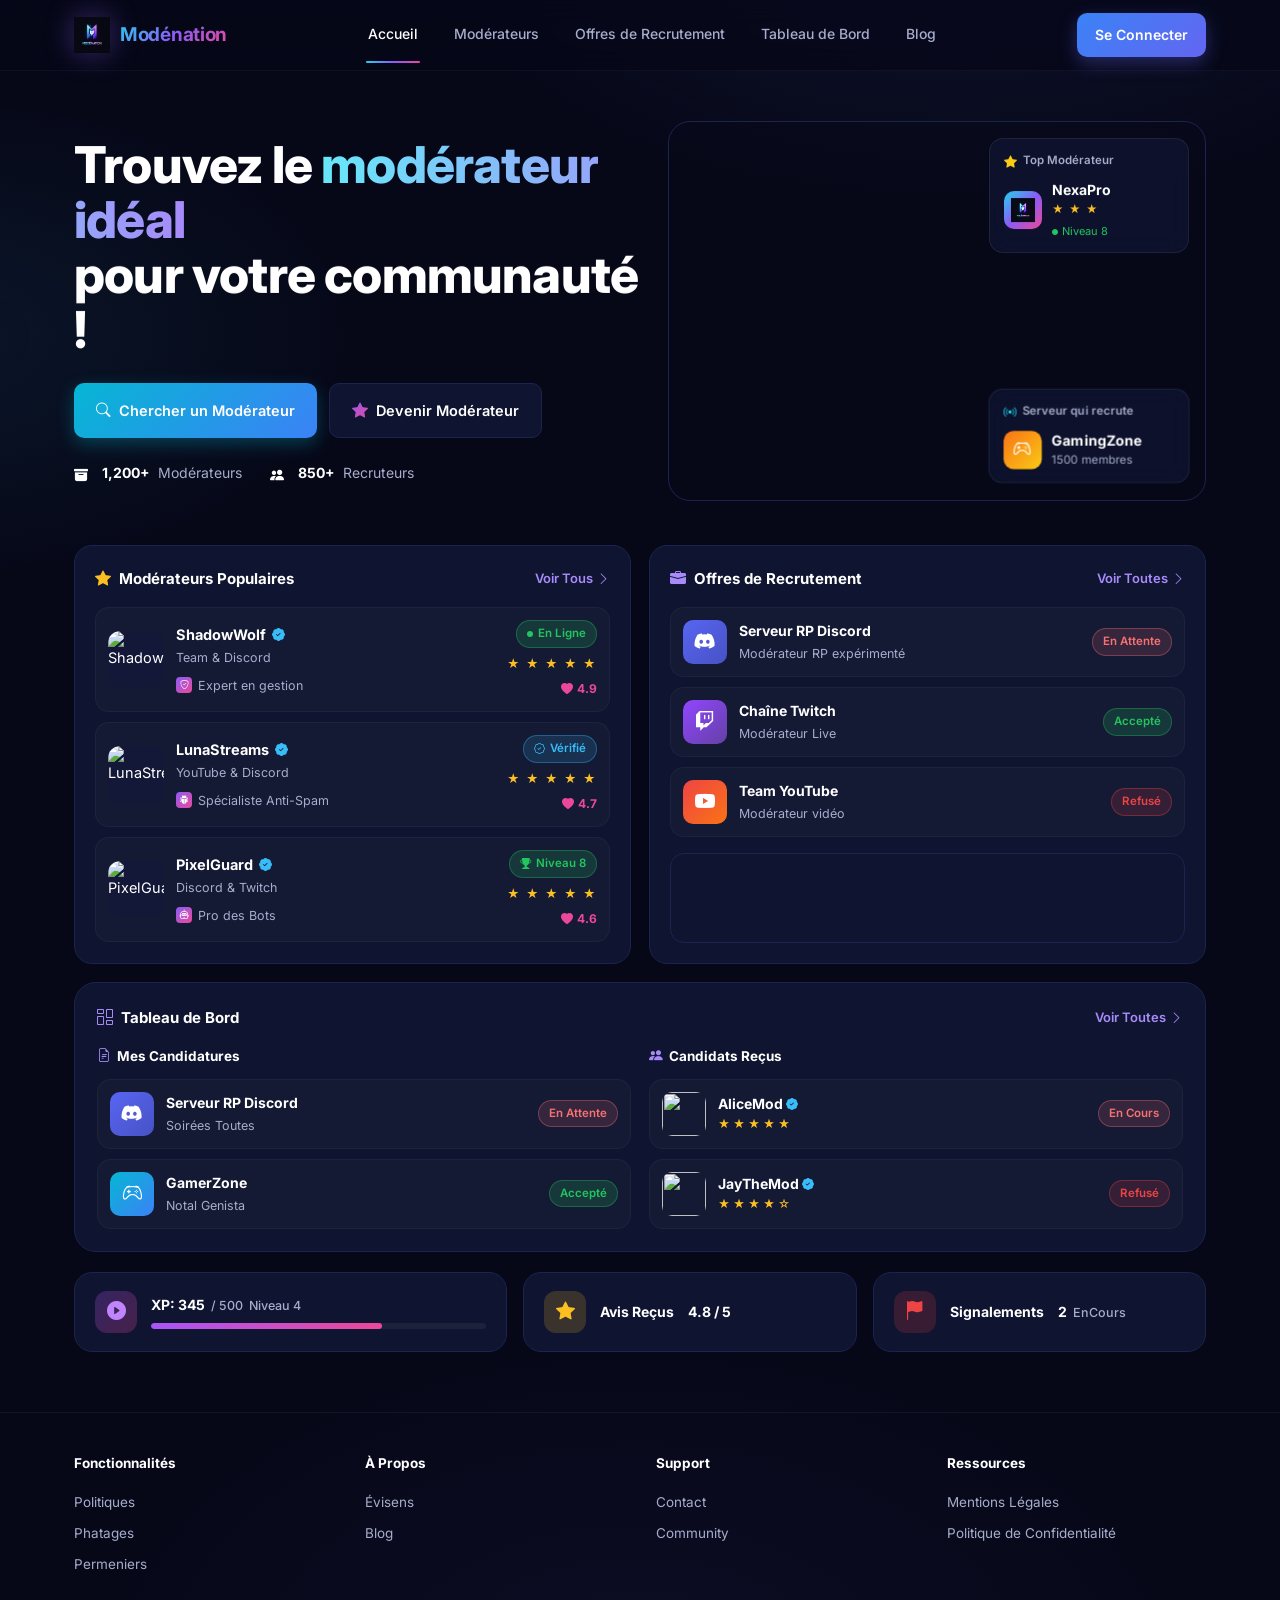
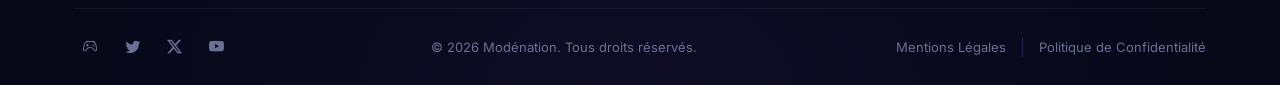
==== index.html @ 9a3b9234 "feat: initial Modénation site — plateforme de recrutement de modérateurs - 11 pages HTML (accueil, m" ====
<!DOCTYPE html>
<html lang="fr">
<head>
<meta charset="UTF-8" />
<meta name="viewport" content="width=device-width, initial-scale=1.0"/>
<title>Modénation — Trouvez le modérateur idéal pour votre communauté</title>
<meta name="description" content="Modénation : la plateforme #1 pour recruter des modérateurs Discord, Twitch et YouTube.">
<link rel="icon" type="image/png" href="assets/images/logo.png">
<link rel="preconnect" href="https://fonts.googleapis.com">
<link rel="preconnect" href="https://fonts.gstatic.com" crossorigin>
<link href="https://fonts.googleapis.com/css2?family=Inter:wght@400;500;600;700;800&display=swap" rel="stylesheet">
<link rel="stylesheet" href="https://cdn.jsdelivr.net/npm/bootstrap-icons@1.11.3/font/bootstrap-icons.css">
<link rel="stylesheet" href="assets/css/style.css">
</head>
<body>

<!-- ============== NAVBAR ============== -->
<header class="navbar">
  <div class="container nav-inner">
    <a href="index.html" class="brand">
      <img src="assets/images/logo.png" alt="Modénation"/>
      <span>Modénation</span>
    </a>
    <nav class="nav-links">
      <a href="index.html" class="active">Accueil</a>
      <a href="moderateurs.html">Modérateurs</a>
      <a href="offres.html">Offres de Recrutement</a>
      <a href="dashboard.html">Tableau de Bord</a>
      <a href="blog.html">Blog</a>
    </nav>
    <a href="login.html" class="btn btn-primary">Se Connecter</a>
  </div>
</header>

<!-- ============== HERO ============== -->
<section class="hero">
  <div class="container hero-grid">
    <div class="hero-text">
      <h1>Trouvez le <span class="ideal">modérateur idéal</span><br>pour votre communauté !</h1>
      <div class="hero-ctas">
        <a href="moderateurs.html" class="btn btn-cyan btn-lg">
          <i class="bi bi-search"></i> Chercher un Modérateur
        </a>
        <a href="login.html?role=mod" class="btn btn-dark btn-lg">
          <span class="star-grad"><i class="bi bi-star-fill"></i></span> Devenir Modérateur
        </a>
      </div>
      <div class="hero-stats">
        <div class="hero-stat">
          <i class="bi bi-archive-fill ic"></i>
          <span><b>1,200+</b> Modérateurs</span>
        </div>
        <div class="hero-stat">
          <i class="bi bi-people-fill ic"></i>
          <span><b>850+</b> Recruteurs</span>
        </div>
      </div>
    </div>

    <div class="hero-visual">
      <!-- Top right: Top Modérateur -->
      <div class="float-card tl">
        <div class="label"><i class="bi bi-star-fill ic" style="color:#facc15"></i> Top Modérateur</div>
        <div class="row">
          <div class="av">
            <img src="assets/images/logo.png" alt="" style="width:24px; height:24px; filter:brightness(1.2);"/>
          </div>
          <div>
            <div class="nm">NexaPro</div>
            <div class="stars-mini">★ ★ ★</div>
            <div class="level-pill"><i class="bi bi-circle-fill" style="font-size:6px;"></i> Niveau 8</div>
          </div>
        </div>
      </div>

      <!-- Bottom right: Serveur qui recrute -->
      <div class="float-card bl">
        <div class="label"><i class="bi bi-broadcast ic" style="color:#22d3ee"></i> Serveur qui recrute</div>
        <div class="row">
          <div class="av" style="background:linear-gradient(135deg,#f97316,#facc15);">
            <i class="bi bi-controller" style="font-size:18px;"></i>
          </div>
          <div>
            <div class="nm">GamingZone</div>
            <div class="meta">1500 membres</div>
          </div>
        </div>
      </div>
    </div>
  </div>
</section>

<!-- ============== MODERATEURS POPULAIRES + OFFRES ============== -->
<section style="margin-top: 14px;">
  <div class="container two-col">

    <!-- Modérateurs Populaires -->
    <div class="card">
      <div class="card-head">
        <h3><i class="bi bi-star-fill ic"></i> Modérateurs Populaires</h3>
        <a href="moderateurs.html" class="link">Voir Tous <i class="bi bi-chevron-right"></i></a>
      </div>

      <a href="profil.html?u=shadowwolf" class="mod-row">
        <img class="mod-avatar" src="https://i.pravatar.cc/160?img=47" alt="ShadowWolf"/>
        <div class="mod-info">
          <div class="mod-name">ShadowWolf <span class="verified"><i class="bi bi-patch-check-fill"></i></span></div>
          <div class="mod-tags">Team &amp; Discord</div>
          <div class="mod-spec"><span class="dot"><i class="bi bi-shield-check"></i></span> Expert en gestion</div>
        </div>
        <div class="mod-meta">
          <span class="badge badge-online"><span class="ondot"></span> En Ligne</span>
          <span class="stars">★ ★ ★ ★ ★</span>
          <span class="heart"><i class="bi bi-heart-fill"></i> 4.9</span>
        </div>
      </a>

      <a href="profil.html?u=lunastreams" class="mod-row">
        <img class="mod-avatar" src="https://i.pravatar.cc/160?img=45" alt="LunaStreams"/>
        <div class="mod-info">
          <div class="mod-name">LunaStreams <span class="verified"><i class="bi bi-patch-check-fill"></i></span></div>
          <div class="mod-tags">YouTube &amp; Discord</div>
          <div class="mod-spec"><span class="dot"><i class="bi bi-bug-fill"></i></span> Spécialiste Anti-Spam</div>
        </div>
        <div class="mod-meta">
          <span class="badge badge-verified"><i class="bi bi-patch-check"></i> Vérifié</span>
          <span class="stars">★ ★ ★ ★ ★</span>
          <span class="heart"><i class="bi bi-heart-fill"></i> 4.7</span>
        </div>
      </a>

      <a href="profil.html?u=pixelguard" class="mod-row">
        <img class="mod-avatar" src="https://i.pravatar.cc/160?img=44" alt="PixelGuard"/>
        <div class="mod-info">
          <div class="mod-name">PixelGuard <span class="verified"><i class="bi bi-patch-check-fill"></i></span></div>
          <div class="mod-tags">Discord &amp; Twitch</div>
          <div class="mod-spec"><span class="dot"><i class="bi bi-robot"></i></span> Pro des Bots</div>
        </div>
        <div class="mod-meta">
          <span class="badge badge-level"><i class="bi bi-trophy-fill"></i> Niveau 8</span>
          <span class="stars">★ ★ ★ ★ ★</span>
          <span class="heart"><i class="bi bi-heart-fill"></i> 4.6</span>
        </div>
      </a>
    </div>

    <!-- Offres de Recrutement -->
    <div class="card">
      <div class="card-head">
        <h3><i class="bi bi-briefcase-fill ic purple"></i> Offres de Recrutement</h3>
        <a href="offres.html" class="link">Voir Toutes <i class="bi bi-chevron-right"></i></a>
      </div>

      <div class="offer-row">
        <div class="offer-icon discord"><i class="bi bi-discord"></i></div>
        <div class="offer-info">
          <div class="title">Serveur RP Discord</div>
          <div class="sub">Modérateur RP expérimenté</div>
        </div>
        <span class="badge badge-pending">En Attente</span>
      </div>

      <div class="offer-row">
        <div class="offer-icon twitch"><i class="bi bi-twitch"></i></div>
        <div class="offer-info">
          <div class="title">Chaîne Twitch</div>
          <div class="sub">Modérateur Live</div>
        </div>
        <span class="badge badge-accepted">Accepté</span>
      </div>

      <div class="offer-row">
        <div class="offer-icon youtube"><i class="bi bi-youtube"></i></div>
        <div class="offer-info">
          <div class="title">Team YouTube</div>
          <div class="sub">Modérateur vidéo</div>
        </div>
        <span class="badge badge-refused">Refusé</span>
      </div>

      <!-- Background visual placeholder area -->
      <div style="margin-top:16px; height: 90px; border-radius: var(--radius-md); overflow:hidden; position: relative;
                  background: linear-gradient(180deg, rgba(15,20,48,.3), rgba(15,20,48,.85)),
                              url('https://images.unsplash.com/photo-1593305841991-05c297ba4575?w=600&q=70') center/cover no-repeat;
                  border: 1px solid var(--card-border);">
      </div>
    </div>
  </div>
</section>

<!-- ============== TABLEAU DE BORD ============== -->
<section style="margin-top: 18px;">
  <div class="container">
    <div class="dashboard-card">
      <div class="card-head">
        <h3><i class="bi bi-columns-gap ic purple"></i> Tableau de Bord</h3>
        <a href="dashboard.html" class="link">Voir Toutes <i class="bi bi-chevron-right"></i></a>
      </div>

      <div class="two-col">
        <!-- Mes Candidatures -->
        <div>
          <div class="dashboard-sub-title">
            <i class="bi bi-file-earmark-text ic"></i> Mes Candidatures
          </div>

          <div class="offer-row">
            <div class="offer-icon discord"><i class="bi bi-discord"></i></div>
            <div class="offer-info">
              <div class="title">Serveur RP Discord</div>
              <div class="sub">Soirées Toutes</div>
            </div>
            <span class="badge badge-pending">En Attente</span>
          </div>

          <div class="offer-row">
            <div class="offer-icon" style="background:linear-gradient(135deg,#06b6d4,#3b82f6);">
              <i class="bi bi-controller"></i>
            </div>
            <div class="offer-info">
              <div class="title">GamerZone</div>
              <div class="sub">Notal Genista</div>
            </div>
            <span class="badge badge-accepted">Accepté</span>
          </div>
        </div>

        <!-- Candidats Reçus -->
        <div>
          <div class="dashboard-sub-title">
            <i class="bi bi-people-fill ic"></i> Candidats Reçus
          </div>

          <div class="offer-row">
            <img src="https://i.pravatar.cc/100?img=32" alt="" style="width:44px; height:44px; border-radius:10px; object-fit:cover;"/>
            <div class="offer-info">
              <div class="title">AliceMod <span class="verified" style="color:var(--info);"><i class="bi bi-patch-check-fill" style="font-size:12px;"></i></span></div>
              <div class="sub" style="color:var(--amber); font-size:11.5px;">★ ★ ★ ★ ★</div>
            </div>
            <span class="badge badge-progress">En Cours</span>
          </div>

          <div class="offer-row">
            <img src="https://i.pravatar.cc/100?img=12" alt="" style="width:44px; height:44px; border-radius:10px; object-fit:cover;"/>
            <div class="offer-info">
              <div class="title">JayTheMod <span class="verified" style="color:var(--info);"><i class="bi bi-patch-check-fill" style="font-size:12px;"></i></span></div>
              <div class="sub" style="color:var(--amber); font-size:11.5px;">★ ★ ★ ★ ☆</div>
            </div>
            <span class="badge badge-refused">Refusé</span>
          </div>
        </div>
      </div>
    </div>

    <!-- Stats strip -->
    <div class="stats-strip">
      <div class="stat-card">
        <div class="ic-wrap xp"><i class="bi bi-play-circle-fill"></i></div>
        <div class="body">
          <div class="label">XP: 345 <span class="muted">/ 500</span> <span class="muted">Niveau 4</span></div>
          <div class="xp-bar"><span style="width:69%"></span></div>
        </div>
      </div>

      <div class="stat-card">
        <div class="ic-wrap star"><i class="bi bi-star-fill"></i></div>
        <div class="body">
          <div class="label">Avis Reçus <span style="margin-left:8px; color:var(--text);">4.8 / 5</span></div>
        </div>
      </div>

      <div class="stat-card">
        <div class="ic-wrap flag"><i class="bi bi-flag-fill"></i></div>
        <div class="body">
          <div class="label">Signalements <span style="margin-left:8px; color:var(--text);">2</span> <span class="muted">EnCours</span></div>
        </div>
      </div>
    </div>
  </div>
</section>

<!-- ============== FOOTER ============== -->
<footer>
  <div class="container">
    <div class="footer-grid">
      <div class="footer-col">
        <h4>Fonctionnalités</h4>
        <a href="moderateurs.html">Politiques</a>
        <a href="moderateurs.html">Phatages</a>
        <a href="dashboard.html">Permeniers</a>
      </div>
      <div class="footer-col">
        <h4>À Propos</h4>
        <a href="apropos.html">Évisens</a>
        <a href="blog.html">Blog</a>
      </div>
      <div class="footer-col">
        <h4>Support</h4>
        <a href="contact.html">Contact</a>
        <a href="contact.html#community">Community</a>
      </div>
      <div class="footer-col">
        <h4>Ressources</h4>
        <a href="mentions.html">Mentions Légales</a>
        <a href="mentions.html#confidentialite">Politique de Confidentialité</a>
      </div>
    </div>

    <div class="footer-bottom">
      <div class="footer-socials">
        <a href="#"><i class="bi bi-controller"></i></a>
        <a href="#"><i class="bi bi-twitter"></i></a>
        <a href="#"><i class="bi bi-twitter-x"></i></a>
        <a href="#"><i class="bi bi-youtube"></i></a>
      </div>
      <div>© 2026 Modénation. Tous droits réservés.</div>
      <div class="footer-bottom-links">
        <a href="mentions.html">Mentions Légales</a>
        <a href="mentions.html#confidentialite">Politique de Confidentialité</a>
      </div>
    </div>
  </div>
</footer>

<script src="https://cdn.jsdelivr.net/npm/gsap@3.12.5/dist/gsap.min.js"></script>
<script src="https://cdn.jsdelivr.net/npm/gsap@3.12.5/dist/ScrollTrigger.min.js"></script>
<script src="assets/js/main.js"></script>
<script src="assets/js/animations.js"></script>
</body>
</html>
---- assets/css/style.css ----
/* =========================================================
   MODÉNATION — Design System v2 (refonte fidèle au screen)
   ========================================================= */
:root {
  /* Background palette — very deep navy-black */
  --bg-0: #060818;
  --bg-1: #0a0e22;
  --bg-2: #0f1430;
  --bg-3: #141a3d;

  /* Card surfaces */
  --card-bg: #0f1430;
  --card-bg-2: #131838;
  --card-border: #1d2350;
  --card-border-hi: #2a3168;

  /* Text */
  --text: #ffffff;
  --text-dim: #a7adcc;
  --text-mute: #6b7196;

  /* Brand */
  --blue: #2563eb;
  --blue-2: #3b82f6;
  --cyan: #22d3ee;
  --purple: #8b5cf6;
  --pink: #ec4899;
  --grad-cyan-blue: linear-gradient(135deg, #22d3ee 0%, #3b82f6 50%, #6366f1 100%);
  --grad-purple-pink: linear-gradient(135deg, #8b5cf6, #ec4899);
  --grad-logo: linear-gradient(135deg, #22d3ee 0%, #8b5cf6 50%, #ec4899 100%);

  /* Status colors (from screen) */
  --green: #22c55e;
  --green-bg: rgba(34, 197, 94, .18);
  --green-bd: rgba(34, 197, 94, .35);

  --red: #ef4444;
  --red-bg: rgba(239, 68, 68, .15);
  --red-bd: rgba(239, 68, 68, .35);

  --coral: #f87171;
  --coral-bg: rgba(248, 113, 113, .15);
  --coral-bd: rgba(248, 113, 113, .35);

  --amber: #fbbf24;
  --amber-bg: rgba(251, 191, 36, .15);
  --amber-bd: rgba(251, 191, 36, .35);

  --info: #38bdf8;
  --info-bg: rgba(56, 189, 248, .15);
  --info-bd: rgba(56, 189, 248, .35);

  /* Spacing scale */
  --s-1: 4px; --s-2: 8px; --s-3: 12px; --s-4: 16px;
  --s-5: 20px; --s-6: 24px; --s-7: 32px; --s-8: 40px; --s-9: 56px;

  --radius-xs: 6px;
  --radius-sm: 10px;
  --radius-md: 14px;
  --radius-lg: 18px;
  --radius-xl: 22px;
  --radius-2xl: 28px;

  /* Fluid typography (modern-web-design pattern) */
  --fs-xs: clamp(0.75rem, 0.7rem + 0.25vw, 0.875rem);
  --fs-sm: clamp(0.8125rem, 0.78rem + 0.2vw, 0.9375rem);
  --fs-base: clamp(0.875rem, 0.85rem + 0.2vw, 1rem);
  --fs-md: clamp(1rem, 0.95rem + 0.3vw, 1.125rem);
  --fs-lg: clamp(1.25rem, 1.1rem + 0.75vw, 1.5rem);
  --fs-xl: clamp(1.5rem, 1.3rem + 1vw, 2rem);
  --fs-2xl: clamp(2rem, 1.6rem + 2vw, 2.75rem);
  --fs-hero: clamp(2.5rem, 2rem + 3vw, 3.5rem);

  /* Motion tokens */
  --d-fast: 150ms;
  --d-normal: 250ms;
  --d-slow: 400ms;
  --ease-out: cubic-bezier(0.16, 1, 0.3, 1);
  --ease-spring: cubic-bezier(0.34, 1.56, 0.64, 1);

  /* Elevation */
  --elev-1: 0 2px 8px rgba(0,0,0,.2);
  --elev-2: 0 8px 24px rgba(0,0,0,.3);
  --elev-3: 0 16px 48px rgba(0,0,0,.4);
  --glow-purple: 0 0 30px rgba(139,92,246,.25);
  --glow-cyan: 0 0 30px rgba(34,211,238,.25);
}

* { box-sizing: border-box; margin: 0; padding: 0; }

html, body {
  background: var(--bg-0);
  background-image:
    radial-gradient(900px 500px at 75% -5%, rgba(99, 102, 241, .10), transparent 60%),
    radial-gradient(700px 400px at -5% 20%, rgba(56, 189, 248, .08), transparent 60%),
    radial-gradient(800px 500px at 50% 100%, rgba(139, 92, 246, .06), transparent 70%);
  color: var(--text);
  font-family: 'Inter', 'Segoe UI', system-ui, -apple-system, sans-serif;
  font-size: 14.5px;
  line-height: 1.55;
  min-height: 100vh;
  -webkit-font-smoothing: antialiased;
}

a { color: inherit; text-decoration: none; }
img { max-width: 100%; display: block; }
button { font-family: inherit; cursor: pointer; border: none; background: none; color: inherit; }
input, select, textarea { font-family: inherit; }

.container { max-width: 1180px; margin: 0 auto; padding: 0 24px; }

/* =========================================================
   NAVBAR
   ========================================================= */
.navbar {
  position: sticky; top: 0; z-index: 50;
  background: rgba(6, 8, 24, .72);
  backdrop-filter: blur(14px);
  -webkit-backdrop-filter: blur(14px);
  border-bottom: 1px solid rgba(255,255,255,.04);
}
.nav-inner {
  display: flex; align-items: center; justify-content: space-between;
  height: 70px;
}
.brand {
  display: flex; align-items: center; gap: 10px;
  font-weight: 700; font-size: 19px;
  letter-spacing: -0.3px;
}
.brand img {
  width: 36px; height: 36px;
  filter: drop-shadow(0 0 14px rgba(139, 92, 246, .4));
}
.brand span {
  background: var(--grad-logo);
  -webkit-background-clip: text;
  background-clip: text;
  color: transparent;
}

.nav-links { display: flex; align-items: center; gap: 32px; }
.nav-links a {
  color: var(--text-dim);
  font-size: 14px; font-weight: 500;
  position: relative;
  padding: 6px 2px;
  transition: color .2s;
}
.nav-links a:hover { color: var(--text); }
.nav-links a.active { color: var(--text); }
.nav-links a.active::after {
  content: '';
  position: absolute; left: 0; right: 0; bottom: -10px;
  height: 2px; border-radius: 2px;
  background: var(--grad-logo);
}

/* =========================================================
   BUTTONS
   ========================================================= */
.btn {
  display: inline-flex; align-items: center; justify-content: center; gap: 8px;
  padding: 11px 18px; border-radius: var(--radius-sm);
  font-size: 14px; font-weight: 600;
  white-space: nowrap;
  transition: transform .15s, box-shadow .2s, background .2s, border-color .2s;
}
.btn:hover { transform: translateY(-1px); }

/* Primary cyan-blue button (Chercher un Modérateur, Se Connecter) */
.btn-primary {
  background: linear-gradient(135deg, #3b82f6, #6366f1);
  color: #fff;
  box-shadow: 0 6px 18px rgba(99,102,241,.35);
}
.btn-primary:hover { box-shadow: 0 10px 24px rgba(99,102,241,.45); }

/* "Chercher un Modérateur" big cyan blue button */
.btn-cyan {
  background: linear-gradient(135deg, #06b6d4 0%, #3b82f6 100%);
  color: #fff;
  box-shadow: 0 6px 18px rgba(6,182,212,.30);
}
.btn-cyan:hover { box-shadow: 0 10px 24px rgba(59,130,246,.40); }

/* "Devenir Modérateur" — dark navy with purple star */
.btn-dark {
  background: var(--card-bg);
  color: var(--text);
  border: 1px solid var(--card-border);
}
.btn-dark:hover { background: var(--card-bg-2); border-color: var(--card-border-hi); }
.btn-dark .star-grad {
  background: var(--grad-purple-pink);
  -webkit-background-clip: text;
  background-clip: text;
  color: transparent;
  font-size: 16px;
}

.btn-secondary {
  background: rgba(255,255,255,.04);
  color: var(--text);
  border: 1px solid var(--card-border);
}
.btn-secondary:hover { background: rgba(255,255,255,.07); border-color: var(--card-border-hi); }

.btn-ghost { background: transparent; color: var(--text-dim); }
.btn-ghost:hover { color: var(--text); }

.btn-lg { padding: 14px 22px; font-size: 14.5px; }
.btn-block { width: 100%; }

.btn-danger {
  background: var(--red-bg);
  color: var(--red);
  border: 1px solid var(--red-bd);
}

/* =========================================================
   HERO
   ========================================================= */
.hero {
  position: relative;
  padding: 50px 0 30px;
}
.hero-grid {
  display: grid;
  grid-template-columns: 1.05fr 1fr;
  gap: 30px;
  align-items: center;
}
.hero-text h1 {
  font-size: var(--fs-hero);
  font-weight: 800;
  line-height: 1.08;
  letter-spacing: -0.8px;
  color: var(--text);
}
/* Animation helper: each line of h1 is wrapped in this span for slide-in */
.anim-line {
  display: block;
  overflow: hidden;
}
.anim-line-inner {
  display: inline-block;
  will-change: transform, opacity;
}
.hero-text h1 .ideal {
  background: linear-gradient(90deg, #67e8f9 0%, #a78bfa 100%);
  -webkit-background-clip: text;
  background-clip: text;
  color: transparent;
}
.hero-ctas { display: flex; gap: 12px; margin-top: 26px; flex-wrap: wrap; }

.hero-stats {
  display: flex; gap: 28px;
  margin-top: 24px;
}
.hero-stat {
  display: flex; align-items: center; gap: 10px;
  color: var(--text-dim);
  font-size: 14px;
}
.hero-stat .ic {
  width: 18px; height: 18px;
  color: var(--text);
}
.hero-stat b { color: var(--text); font-weight: 700; margin-right: 4px; }

/* Hero visual block */
.hero-visual {
  position: relative;
  height: 380px;
  border-radius: var(--radius-xl);
  overflow: hidden;
  background:
    linear-gradient(180deg, rgba(6,8,24,.35) 0%, rgba(6,8,24,.65) 100%),
    url('https://images.unsplash.com/photo-1542751371-adc38448a05e?w=900&q=80') center/cover no-repeat;
  border: 1px solid var(--card-border);
}

/* Floating cards over hero */
.float-card {
  position: absolute;
  background: rgba(15, 20, 48, .82);
  backdrop-filter: blur(12px);
  -webkit-backdrop-filter: blur(12px);
  border: 1px solid rgba(255,255,255,.08);
  border-radius: var(--radius-md);
  padding: 12px 14px;
  min-width: 200px;
}
.float-card .label {
  display: flex; align-items: center; gap: 6px;
  font-size: 11.5px;
  color: var(--text-dim);
  margin-bottom: 8px;
  font-weight: 600;
}
.float-card .label .ic { font-size: 13px; }
.float-card .row { display: flex; align-items: center; gap: 10px; }
.float-card .av {
  width: 38px; height: 38px;
  border-radius: 10px;
  display: grid; place-items: center;
  background: var(--grad-logo);
  font-weight: 800; color: #fff;
}
.float-card .nm { font-weight: 700; font-size: 14px; }
.float-card .meta { font-size: 11.5px; color: var(--text-dim); }
.float-card.tl { top: 16px; right: 16px; }
.float-card.bl { bottom: 16px; right: 16px; }
.float-card .stars-mini { color: var(--amber); font-size: 11px; letter-spacing: 1px; }
.float-card .level-pill {
  display: inline-flex; align-items: center; gap: 4px;
  font-size: 11px; color: var(--green);
}

/* =========================================================
   GENERIC CARD
   ========================================================= */
.card {
  background: var(--card-bg);
  border: 1px solid var(--card-border);
  border-radius: var(--radius-lg);
  padding: 20px;
}
.card-head {
  display: flex; align-items: center; justify-content: space-between;
  margin-bottom: 16px;
}
.card-head h3 {
  display: flex; align-items: center; gap: 8px;
  font-size: 15px;
  font-weight: 700;
  color: var(--text);
}
.card-head h3 .ic {
  color: var(--amber);
  font-size: 16px;
}
.card-head h3 .ic.purple { color: #a78bfa; }
.card-head .link {
  color: #a78bfa;
  font-size: 13px;
  font-weight: 600;
  display: inline-flex; align-items: center; gap: 4px;
}
.card-head .link:hover { color: #fff; }

/* Two-column grid */
.two-col {
  display: grid;
  grid-template-columns: 1fr 1fr;
  gap: 18px;
}

/* =========================================================
   MODERATOR ROW (Modérateurs Populaires)
   ========================================================= */
.mod-row {
  display: grid;
  grid-template-columns: 56px 1fr auto;
  gap: 12px;
  align-items: center;
  padding: 12px;
  background: rgba(255,255,255,.025);
  border: 1px solid rgba(255,255,255,.04);
  border-radius: var(--radius-md);
  margin-bottom: 10px;
  transition: border-color .2s, background .2s;
}
.mod-row:hover {
  border-color: var(--card-border-hi);
  background: rgba(255,255,255,.04);
}
.mod-row:last-child { margin-bottom: 0; }
.mod-avatar {
  width: 56px; height: 56px;
  border-radius: 12px;
  object-fit: cover;
  background: var(--card-bg-2);
}
.mod-info { min-width: 0; }
.mod-name {
  display: flex; align-items: center; gap: 6px;
  font-weight: 700; font-size: 14.5px;
}
.mod-name .verified { color: var(--info); font-size: 13px; }
.mod-tags { font-size: 12.5px; color: var(--text-dim); margin-top: 2px; }
.mod-spec {
  display: flex; align-items: center; gap: 6px;
  margin-top: 8px;
  font-size: 12.5px;
  color: var(--text-dim);
}
.mod-spec .dot {
  width: 16px; height: 16px; border-radius: 4px;
  background: var(--grad-purple-pink);
  display: inline-grid; place-items: center;
  font-size: 9px; color: #fff;
}
.mod-meta {
  display: flex; flex-direction: column; align-items: flex-end; gap: 7px;
}
.mod-meta .stars {
  color: var(--amber);
  font-size: 12px;
  letter-spacing: 1.5px;
}
.mod-meta .heart {
  display: inline-flex; align-items: center; gap: 4px;
  font-size: 12px;
  font-weight: 700;
  color: var(--pink);
}

/* =========================================================
   BADGE PILLS
   ========================================================= */
.badge {
  display: inline-flex; align-items: center; gap: 5px;
  padding: 4px 10px;
  border-radius: 999px;
  font-size: 11.5px;
  font-weight: 600;
  white-space: nowrap;
  border: 1px solid transparent;
}
.badge i { font-size: 11px; }
.badge-online   { background: var(--green-bg); color: var(--green); border-color: var(--green-bd); }
.badge-verified { background: rgba(56,189,248,.15); color: var(--info); border-color: rgba(56,189,248,.35); }
.badge-level    { background: var(--green-bg); color: var(--green); border-color: var(--green-bd); }
.badge-pending  { background: var(--coral-bg); color: var(--coral); border-color: var(--coral-bd); }
.badge-accepted { background: var(--green-bg); color: var(--green); border-color: var(--green-bd); }
.badge-refused  { background: var(--red-bg); color: var(--red); border-color: var(--red-bd); }
.badge-progress { background: var(--coral-bg); color: var(--coral); border-color: var(--coral-bd); }
.badge-info     { background: var(--info-bg); color: var(--info); border-color: var(--info-bd); }
.badge .ondot { width: 6px; height: 6px; border-radius: 50%; background: currentColor; }

/* =========================================================
   OFFER ROW (Offres de Recrutement)
   ========================================================= */
.offer-row {
  display: grid;
  grid-template-columns: 44px 1fr auto;
  gap: 12px;
  align-items: center;
  padding: 12px;
  background: rgba(255,255,255,.025);
  border: 1px solid rgba(255,255,255,.04);
  border-radius: var(--radius-md);
  margin-bottom: 10px;
  transition: border-color .2s, background .2s;
}
.offer-row:hover { border-color: var(--card-border-hi); background: rgba(255,255,255,.04); }
.offer-row:last-child { margin-bottom: 0; }
.offer-icon {
  width: 44px; height: 44px;
  border-radius: 10px;
  display: grid; place-items: center;
  font-size: 20px;
  color: #fff;
}
.offer-icon.discord { background: linear-gradient(135deg, #5865F2, #4752c4); }
.offer-icon.twitch  { background: linear-gradient(135deg, #9146FF, #6441a5); }
.offer-icon.youtube { background: linear-gradient(135deg, #ef4444, #f97316); }
.offer-icon.gaming  { background: linear-gradient(135deg, #f97316, #facc15); }
.offer-info .title { font-weight: 700; font-size: 14px; }
.offer-info .sub { font-size: 12.5px; color: var(--text-dim); margin-top: 2px; }

/* =========================================================
   DASHBOARD
   ========================================================= */
.dashboard-card {
  background: var(--card-bg);
  border: 1px solid var(--card-border);
  border-radius: var(--radius-xl);
  padding: 22px;
}
.dashboard-sub-title {
  display: flex; align-items: center; gap: 6px;
  font-size: 13.5px;
  font-weight: 700;
  color: var(--text);
  margin-bottom: 12px;
}
.dashboard-sub-title .ic { color: #a78bfa; }

/* Stats strip */
.stats-strip {
  display: grid;
  grid-template-columns: 1.3fr 1fr 1fr;
  gap: 16px;
  margin-top: 20px;
}
.stat-card {
  display: flex; align-items: center; gap: 14px;
  padding: 18px 20px;
  background: var(--card-bg);
  border: 1px solid var(--card-border);
  border-radius: var(--radius-lg);
}
.stat-card .ic-wrap {
  width: 42px; height: 42px;
  border-radius: 12px;
  display: grid; place-items: center;
  font-size: 19px;
  flex-shrink: 0;
}
.stat-card .ic-wrap.xp { background: linear-gradient(135deg, rgba(168,85,247,.25), rgba(236,72,153,.25)); color: #c084fc; }
.stat-card .ic-wrap.star { background: rgba(251,191,36,.18); color: var(--amber); }
.stat-card .ic-wrap.flag { background: rgba(239,68,68,.18); color: var(--red); }
.stat-card .body { flex: 1; min-width: 0; }
.stat-card .label {
  font-weight: 700; font-size: 14px;
  display: flex; align-items: baseline; gap: 6px;
}
.stat-card .label .muted { color: var(--text-dim); font-weight: 500; font-size: 12.5px; }
.xp-bar {
  height: 6px;
  background: rgba(255,255,255,.06);
  border-radius: 99px;
  margin-top: 8px;
  overflow: hidden;
}
.xp-bar > span {
  display: block; height: 100%;
  background: linear-gradient(90deg, #a855f7, #ec4899);
  border-radius: 99px;
}

/* =========================================================
   FOOTER
   ========================================================= */
footer {
  margin-top: 60px;
  padding-top: 40px;
  border-top: 1px solid rgba(255,255,255,.05);
}
.footer-grid {
  display: grid;
  grid-template-columns: repeat(4, 1fr);
  gap: 32px;
  padding-bottom: 28px;
}
.footer-col h4 {
  font-size: 13.5px;
  font-weight: 700;
  color: var(--text);
  margin-bottom: 14px;
}
.footer-col a {
  display: block;
  padding: 5px 0;
  color: var(--text-dim);
  font-size: 13.5px;
  transition: color .15s;
}
.footer-col a:hover { color: var(--text); }
.footer-bottom {
  display: flex; align-items: center; justify-content: space-between;
  padding: 20px 0;
  border-top: 1px solid rgba(255,255,255,.05);
  font-size: 13px;
  color: var(--text-mute);
}
.footer-socials { display: flex; gap: 10px; }
.footer-socials a {
  width: 32px; height: 32px;
  display: grid; place-items: center;
  color: var(--text-mute);
  font-size: 15px;
  border-radius: 8px;
  transition: color .2s, background .2s;
}
.footer-socials a:hover { color: #fff; background: rgba(255,255,255,.05); }
.footer-bottom-links { display: flex; gap: 16px; }
.footer-bottom-links a { color: var(--text-mute); }
.footer-bottom-links a:hover { color: var(--text); }
.footer-bottom-links a + a { border-left: 1px solid var(--card-border); padding-left: 16px; }

/* =========================================================
   PAGE HEAD (sub-pages)
   ========================================================= */
.page-head { padding: 36px 0 22px; }
.page-head h1 {
  font-size: 30px;
  font-weight: 800;
  letter-spacing: -0.4px;
}
.page-head h1 .accent {
  background: linear-gradient(90deg, #67e8f9, #a78bfa);
  -webkit-background-clip: text; background-clip: text; color: transparent;
}
.page-head .sub { color: var(--text-dim); margin-top: 6px; }

/* =========================================================
   FORMS
   ========================================================= */
.form-group { margin-bottom: 14px; }
.form-group label {
  display: block; font-size: 12.5px; font-weight: 600;
  color: var(--text-dim); margin-bottom: 6px;
}
.input, .select, .textarea {
  width: 100%;
  padding: 11px 14px;
  background: var(--bg-1);
  border: 1px solid var(--card-border);
  border-radius: var(--radius-sm);
  color: var(--text);
  font-size: 14px;
  transition: border-color .2s, box-shadow .2s;
}
.input:focus, .select:focus, .textarea:focus {
  outline: none;
  border-color: #6366f1;
  box-shadow: 0 0 0 3px rgba(99,102,241,.18);
}
.textarea { resize: vertical; min-height: 100px; }

.search-bar {
  display: flex; align-items: center; gap: 10px;
  background: var(--bg-1);
  border: 1px solid var(--card-border);
  border-radius: 999px;
  padding: 8px 14px;
  margin-bottom: 18px;
}
.search-bar input {
  flex: 1; background: none; border: none;
  color: var(--text); outline: none; font-size: 14px;
}
.search-bar .ic { color: var(--text-dim); }

.filters { display: flex; gap: 8px; flex-wrap: wrap; margin-bottom: 20px; }
.chip {
  padding: 7px 14px;
  border-radius: 999px;
  background: var(--card-bg);
  border: 1px solid var(--card-border);
  color: var(--text-dim);
  font-size: 13px;
  cursor: pointer;
  transition: all .15s;
}
.chip:hover { color: var(--text); border-color: var(--card-border-hi); }
.chip.active {
  background: linear-gradient(135deg, rgba(99,102,241,.25), rgba(139,92,246,.25));
  color: #fff;
  border-color: rgba(139,92,246,.5);
}

/* =========================================================
   MODAL
   ========================================================= */
.modal-overlay {
  position: fixed; inset: 0;
  background: rgba(0,0,0,.72);
  backdrop-filter: blur(8px);
  display: none; align-items: center; justify-content: center;
  z-index: 100; padding: 20px;
}
.modal-overlay.show { display: flex; }
.modal {
  width: 100%; max-width: 480px;
  background: var(--card-bg);
  border: 1px solid var(--card-border);
  border-radius: var(--radius-xl);
  padding: 26px;
  animation: modalIn .25s ease;
}
@keyframes modalIn {
  from { opacity: 0; transform: translateY(20px); }
  to { opacity: 1; transform: translateY(0); }
}
.modal h3 { font-size: 19px; margin-bottom: 6px; }
.modal .sub { color: var(--text-dim); margin-bottom: 18px; font-size: 13.5px; }
.modal-actions { display: flex; gap: 10px; justify-content: flex-end; margin-top: 16px; }

/* =========================================================
   PROFILE PAGE
   ========================================================= */
.profile-hero {
  display: grid;
  grid-template-columns: 140px 1fr auto;
  gap: 24px;
  align-items: center;
  padding: 26px;
}
.profile-hero .big-avatar {
  width: 140px; height: 140px;
  border-radius: 22px;
  object-fit: cover;
  box-shadow: 0 0 30px rgba(139, 92, 246, .25);
}
.profile-stats {
  display: grid;
  grid-template-columns: repeat(4, 1fr);
  gap: 12px;
  margin-top: 16px;
}
.profile-stat {
  padding: 14px; text-align: center;
  background: var(--bg-1);
  border: 1px solid var(--card-border);
  border-radius: var(--radius-md);
}
.profile-stat .val {
  font-size: 22px; font-weight: 800;
  background: var(--grad-logo);
  -webkit-background-clip: text; background-clip: text; color: transparent;
}
.profile-stat .lbl { color: var(--text-dim); font-size: 12px; margin-top: 4px; }

/* =========================================================
   AUTH
   ========================================================= */
.auth-wrap { min-height: 78vh; display: grid; place-items: center; padding: 40px 0; }
.auth-card { width: 100%; max-width: 440px; padding: 32px; }
.auth-card h2 { font-size: 22px; margin-bottom: 6px; }
.auth-card .sub { color: var(--text-dim); margin-bottom: 20px; font-size: 13.5px; }
.auth-tabs {
  display: flex;
  background: var(--bg-1);
  border: 1px solid var(--card-border);
  border-radius: 10px;
  padding: 4px;
  margin-bottom: 22px;
}
.auth-tabs button {
  flex: 1; padding: 9px;
  border-radius: 7px;
  font-size: 13px; font-weight: 600;
  color: var(--text-dim);
}
.auth-tabs button.active {
  background: linear-gradient(135deg, #3b82f6, #6366f1);
  color: #fff;
}

/* =========================================================
   BLOG
   ========================================================= */
.blog-grid { display: grid; grid-template-columns: repeat(3, 1fr); gap: 20px; }
.blog-card { overflow: hidden; padding: 0; }
.blog-thumb {
  height: 170px;
  display: grid; place-items: center;
  color: #fff; font-size: 38px;
}
.blog-thumb.a { background: linear-gradient(135deg, #06b6d4, #3b82f6); }
.blog-thumb.b { background: linear-gradient(135deg, #ec4899, #a855f7); }
.blog-thumb.c { background: linear-gradient(135deg, #10b981, #06b6d4); }
.blog-thumb.d { background: linear-gradient(135deg, #f59e0b, #ef4444); }
.blog-thumb.e { background: linear-gradient(135deg, #6366f1, #8b5cf6); }
.blog-thumb.f { background: linear-gradient(135deg, #8b5cf6, #ec4899); }
.blog-body { padding: 16px; }
.blog-tag {
  font-size: 11px; font-weight: 700;
  color: #c084fc;
  text-transform: uppercase; letter-spacing: .8px;
}
.blog-title {
  font-size: 16px; font-weight: 700;
  margin: 7px 0; line-height: 1.3;
}
.blog-meta {
  color: var(--text-dim); font-size: 12.5px;
  display: flex; gap: 14px; margin-top: 10px;
}

/* =========================================================
   UTILS
   ========================================================= */
.text-dim { color: var(--text-dim); }
.text-mute { color: var(--text-mute); }
.center { text-align: center; }
.hidden { display: none !important; }
.mt-10 { margin-top: 10px; } .mt-14 { margin-top: 14px; }
.mt-20 { margin-top: 20px; } .mt-30 { margin-top: 30px; }
.mb-20 { margin-bottom: 20px; }

/* =========================================================
   LEGACY COMPAT (pour les sous-pages existantes)
   ========================================================= */
.candidature-row, .candidat-row {
  display: grid; grid-template-columns: 44px 1fr auto; gap: 12px;
  align-items: center; padding: 12px;
  background: rgba(255,255,255,.025);
  border: 1px solid rgba(255,255,255,.04);
  border-radius: var(--radius-md); margin-bottom: 10px;
}
.candidature-icon, .candidat-avatar {
  width: 44px; height: 44px; border-radius: 10px;
  display: grid; place-items: center;
  font-weight: 700; color: #fff;
  font-size: 14px;
}
.candidature-body, .candidat-body { min-width: 0; }
.candidature-title, .candidat-name {
  font-weight: 700; font-size: 14px;
  display: flex; align-items: center; gap: 5px;
}
.candidature-sub, .candidat-sub {
  font-size: 12.5px; color: var(--text-dim); margin-top: 2px;
}
.verified { color: var(--info); font-size: 12px; }

.section-title {
  display: flex; align-items: center; justify-content: space-between;
  margin-bottom: 14px;
}
.section-title h2 {
  font-size: 16px; font-weight: 700;
  display: flex; align-items: center; gap: 8px;
}
.section-title h2 .ic { color: #a78bfa; }
.section-title .link { color: #a78bfa; font-size: 13px; font-weight: 600; }

.three-col { display: grid; grid-template-columns: repeat(3, 1fr); gap: 18px; }

/* Legacy mod-card alias */
.mod-card {
  display: grid; grid-template-columns: 56px 1fr auto;
  gap: 12px; align-items: center;
  padding: 12px;
  background: rgba(255,255,255,.025);
  border: 1px solid rgba(255,255,255,.04);
  border-radius: var(--radius-md);
  transition: border-color .2s;
}
.mod-card:hover { border-color: var(--card-border-hi); }
.mod-card .mod-body { min-width: 0; }
.mod-card .mod-name {
  display: flex; align-items: center; gap: 6px;
  font-weight: 700; font-size: 14px;
}
.mod-card .mod-tags { font-size: 12px; color: var(--text-dim); margin-top: 2px; }
.mod-card .mod-specialty {
  display: flex; align-items: center; gap: 6px;
  margin-top: 6px; font-size: 12px; color: var(--text-dim);
}
.mod-card .mod-specialty .dot {
  width: 14px; height: 14px; border-radius: 4px;
  background: var(--grad-purple-pink);
  display: inline-grid; place-items: center;
  font-size: 8px; color: #fff;
}
.mod-card .mod-meta {
  display: flex; flex-direction: column;
  align-items: flex-end; gap: 5px;
}
.mod-card .rating { display: flex; align-items: center; gap: 4px; font-size: 12px; color: var(--amber); }
.mod-card .stars { color: var(--amber); letter-spacing: 1px; }

/* Legacy stat-tile alias (now = stat-card style) */
.stat-tile {
  display: flex; align-items: center; gap: 14px;
  padding: 16px 18px;
  background: var(--card-bg);
  border: 1px solid var(--card-border);
  border-radius: var(--radius-lg);
}
.stat-tile .ic {
  width: 40px; height: 40px;
  border-radius: 10px;
  display: grid; place-items: center;
  background: rgba(168,85,247,.18);
  color: #c084fc;
  font-size: 18px;
  flex-shrink: 0;
}
.stat-tile .lbl { color: var(--text-dim); font-size: 12.5px; }
.stat-tile .val { font-weight: 700; font-size: 16px; }
.stat-tile .xp-bar { height: 6px; background: rgba(255,255,255,.06); border-radius: 99px; margin-top: 6px; overflow: hidden; }
.stat-tile .xp-bar > span { display: block; height: 100%; background: linear-gradient(90deg, #a855f7, #ec4899); }

/* Legacy dashboard alias */
.dashboard {
  background: var(--card-bg);
  border: 1px solid var(--card-border);
  border-radius: var(--radius-xl);
  padding: 22px;
}

/* mod-avatar text fallback (when used without <img>) */
.mod-avatar:not(img) {
  width: 56px; height: 56px;
  border-radius: 12px;
  display: grid; place-items: center;
  font-weight: 700; color: #fff;
  background: var(--grad-logo);
}
.mod-avatar.green:not(img) { background: linear-gradient(135deg, #10b981, #22c55e); }
.mod-avatar.pink:not(img)  { background: linear-gradient(135deg, #ec4899, #f43f5e); }
.mod-avatar.orange:not(img){ background: linear-gradient(135deg, #f97316, #fb923c); }
.mod-avatar.blue:not(img)  { background: linear-gradient(135deg, #3b82f6, #06b6d4); }
.mod-avatar.purple:not(img){ background: linear-gradient(135deg, #8b5cf6, #a855f7); }
.mod-avatar.dark:not(img)  { background: linear-gradient(135deg, #4b5563, #1f2937); }

/* Legacy rating */
.rating { display: inline-flex; align-items: center; gap: 4px; color: var(--amber); font-size: 13px; font-weight: 600; }
.rating .stars { letter-spacing: 1px; color: var(--amber); }
.rating .num { color: var(--amber); }

/* =========================================================
   ACCESSIBILITY & MICRO-INTERACTIONS (from modern-web-design skill)
   ========================================================= */

/* Focus-visible (keyboard only) */
:focus { outline: none; }
:focus-visible {
  outline: 2px solid #a78bfa;
  outline-offset: 3px;
  border-radius: 6px;
}

/* Touch target sizing */
.btn, .chip, .nav-links a, .footer-socials a {
  min-height: 36px;
}

/* Card hover micro-interaction */
.card, .stat-card, .dashboard-card {
  transition: transform var(--d-normal) var(--ease-out),
              border-color var(--d-normal) ease,
              box-shadow var(--d-normal) ease;
}
.card:hover, .stat-card:hover {
  border-color: var(--card-border-hi);
}

/* Image lazy fade */
img {
  transition: opacity var(--d-slow) ease;
}
img[loading="lazy"] {
  opacity: 0;
}
img[loading="lazy"].loaded,
img:not([loading]) {
  opacity: 1;
}

/* Cursor glow follower (injected by animations.js) */
.cursor-glow {
  position: fixed;
  top: 0; left: 0;
  width: 300px; height: 300px;
  pointer-events: none;
  z-index: 1;
  mix-blend-mode: screen;
  background: radial-gradient(circle, rgba(99,102,241,.45) 0%, rgba(139,92,246,.15) 40%, transparent 70%);
  border-radius: 50%;
  transform: translate(-50%, -50%);
  will-change: transform;
  filter: blur(20px);
}

/* Subtle glow on important elements */
.btn-cyan { transition: transform var(--d-fast) var(--ease-out), box-shadow var(--d-normal) ease; }
.btn-cyan:hover { box-shadow: 0 12px 28px rgba(6,182,212,.45), var(--glow-cyan); }

/* Loading skeleton placeholder */
.skeleton {
  background: linear-gradient(90deg, var(--card-bg) 25%, var(--card-bg-2) 50%, var(--card-bg) 75%);
  background-size: 200% 100%;
  animation: skeleton-pulse 1.5s ease-in-out infinite;
}
@keyframes skeleton-pulse { 0% { background-position: 200% 0; } 100% { background-position: -200% 0; } }

/* Reduced motion: kill all transitions, animations, transforms */
@media (prefers-reduced-motion: reduce) {
  *,
  *::before,
  *::after {
    animation-duration: 0.01ms !important;
    animation-iteration-count: 1 !important;
    transition-duration: 0.01ms !important;
    scroll-behavior: auto !important;
  }
  .cursor-glow { display: none !important; }
}

/* Selection */
::selection {
  background: rgba(139,92,246,.4);
  color: #fff;
}

/* Smooth scrollbar (Webkit) */
::-webkit-scrollbar { width: 10px; height: 10px; }
::-webkit-scrollbar-track { background: var(--bg-0); }
::-webkit-scrollbar-thumb { background: var(--card-border); border-radius: 6px; }
::-webkit-scrollbar-thumb:hover { background: var(--card-border-hi); }

/* =========================================================
   RESPONSIVE
   ========================================================= */
@media (max-width: 980px) {
  .hero-grid { grid-template-columns: 1fr; }
  .hero-visual { height: 280px; }
  .hero-text h1 { font-size: 32px; }
  .two-col { grid-template-columns: 1fr; }
  .stats-strip { grid-template-columns: 1fr; }
  .blog-grid { grid-template-columns: 1fr; }
  .footer-grid { grid-template-columns: repeat(2, 1fr); }
  .footer-bottom { flex-direction: column; gap: 14px; text-align: center; }
  .nav-links { display: none; }
  .profile-hero { grid-template-columns: 1fr; text-align: center; justify-items: center; }
  .profile-stats { grid-template-columns: repeat(2, 1fr); }
}
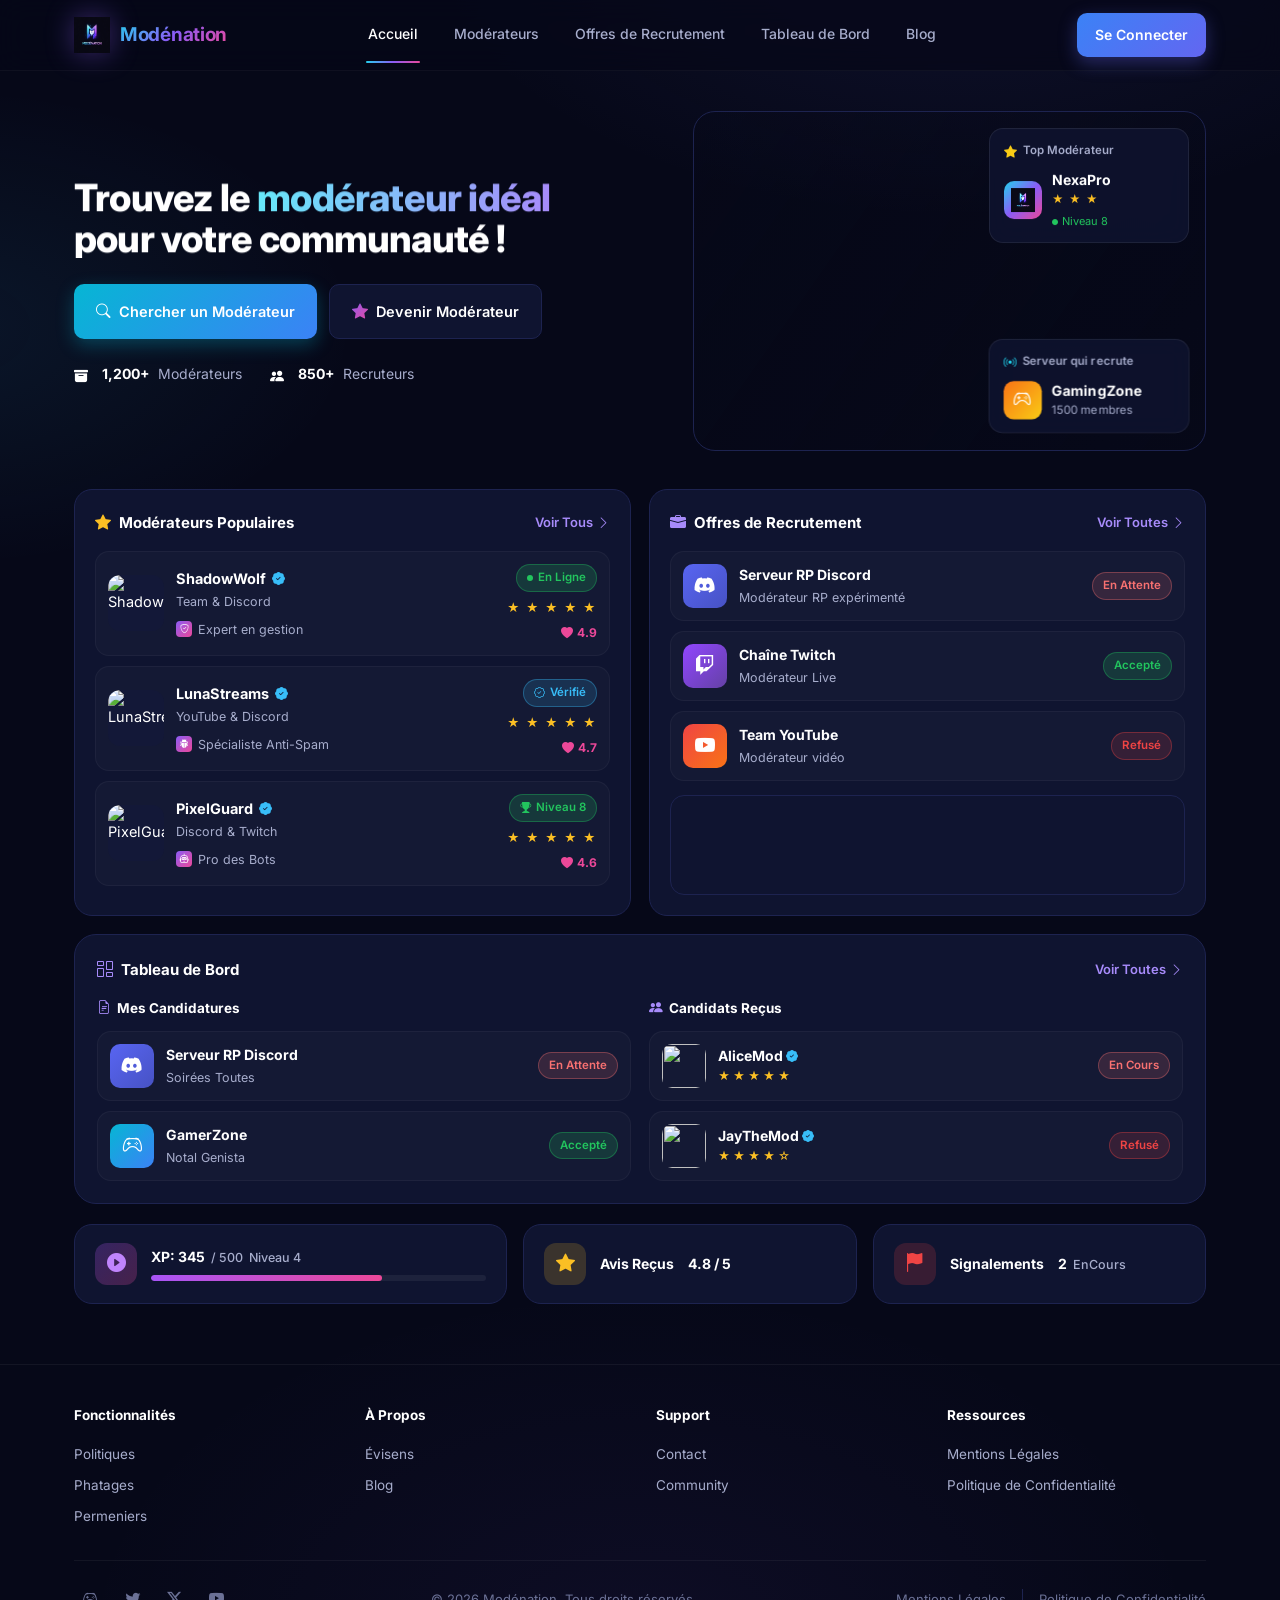
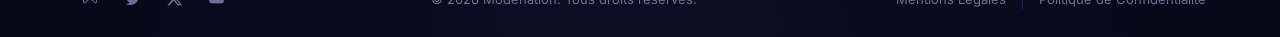
==== commit 016c8dc4: "fix(design): pixel-perfect fidelity to mockup + visibility bug fix - Reduce hero title size (--fs-he" ====
--- a/index.html
+++ b/index.html
@@ -178,10 +178,9 @@
         <span class="badge badge-refused">Refusé</span>
       </div>
 
-      <!-- Background visual placeholder area -->
-      <div style="margin-top:16px; height: 90px; border-radius: var(--radius-md); overflow:hidden; position: relative;
-                  background: linear-gradient(180deg, rgba(15,20,48,.3), rgba(15,20,48,.85)),
-                              url('https://images.unsplash.com/photo-1593305841991-05c297ba4575?w=600&q=70') center/cover no-repeat;
+      <div style="margin-top:14px; height: 100px; border-radius: var(--radius-md); overflow:hidden; position: relative;
+                  background: linear-gradient(180deg, rgba(15,20,48,.4) 0%, rgba(15,20,48,.85) 100%),
+                              url('https://images.unsplash.com/photo-1587202372634-32705e3bf49c?w=800&q=70') center/cover no-repeat;
                   border: 1px solid var(--card-border);">
       </div>
     </div>
--- a/assets/css/style.css
+++ b/assets/css/style.css
@@ -69,7 +69,7 @@
   --fs-lg: clamp(1.25rem, 1.1rem + 0.75vw, 1.5rem);
   --fs-xl: clamp(1.5rem, 1.3rem + 1vw, 2rem);
   --fs-2xl: clamp(2rem, 1.6rem + 2vw, 2.75rem);
-  --fs-hero: clamp(2.5rem, 2rem + 3vw, 3.5rem);
+  --fs-hero: clamp(1.875rem, 1.4rem + 1.8vw, 2.6rem);
 
   /* Motion tokens */
   --d-fast: 150ms;
@@ -223,12 +223,12 @@
    ========================================================= */
 .hero {
   position: relative;
-  padding: 50px 0 30px;
+  padding: 40px 0 24px;
 }
 .hero-grid {
   display: grid;
-  grid-template-columns: 1.05fr 1fr;
-  gap: 30px;
+  grid-template-columns: 1.15fr 1fr;
+  gap: 28px;
   align-items: center;
 }
 .hero-text h1 {
@@ -273,12 +273,12 @@
 /* Hero visual block */
 .hero-visual {
   position: relative;
-  height: 380px;
+  height: 340px;
   border-radius: var(--radius-xl);
   overflow: hidden;
   background:
-    linear-gradient(180deg, rgba(6,8,24,.35) 0%, rgba(6,8,24,.65) 100%),
-    url('https://images.unsplash.com/photo-1542751371-adc38448a05e?w=900&q=80') center/cover no-repeat;
+    linear-gradient(125deg, rgba(6,8,24,.20) 0%, rgba(6,8,24,.55) 100%),
+    url('https://images.unsplash.com/photo-1535223289827-42f1e9919769?w=1000&q=80') center/cover no-repeat;
   border: 1px solid var(--card-border);
 }
 
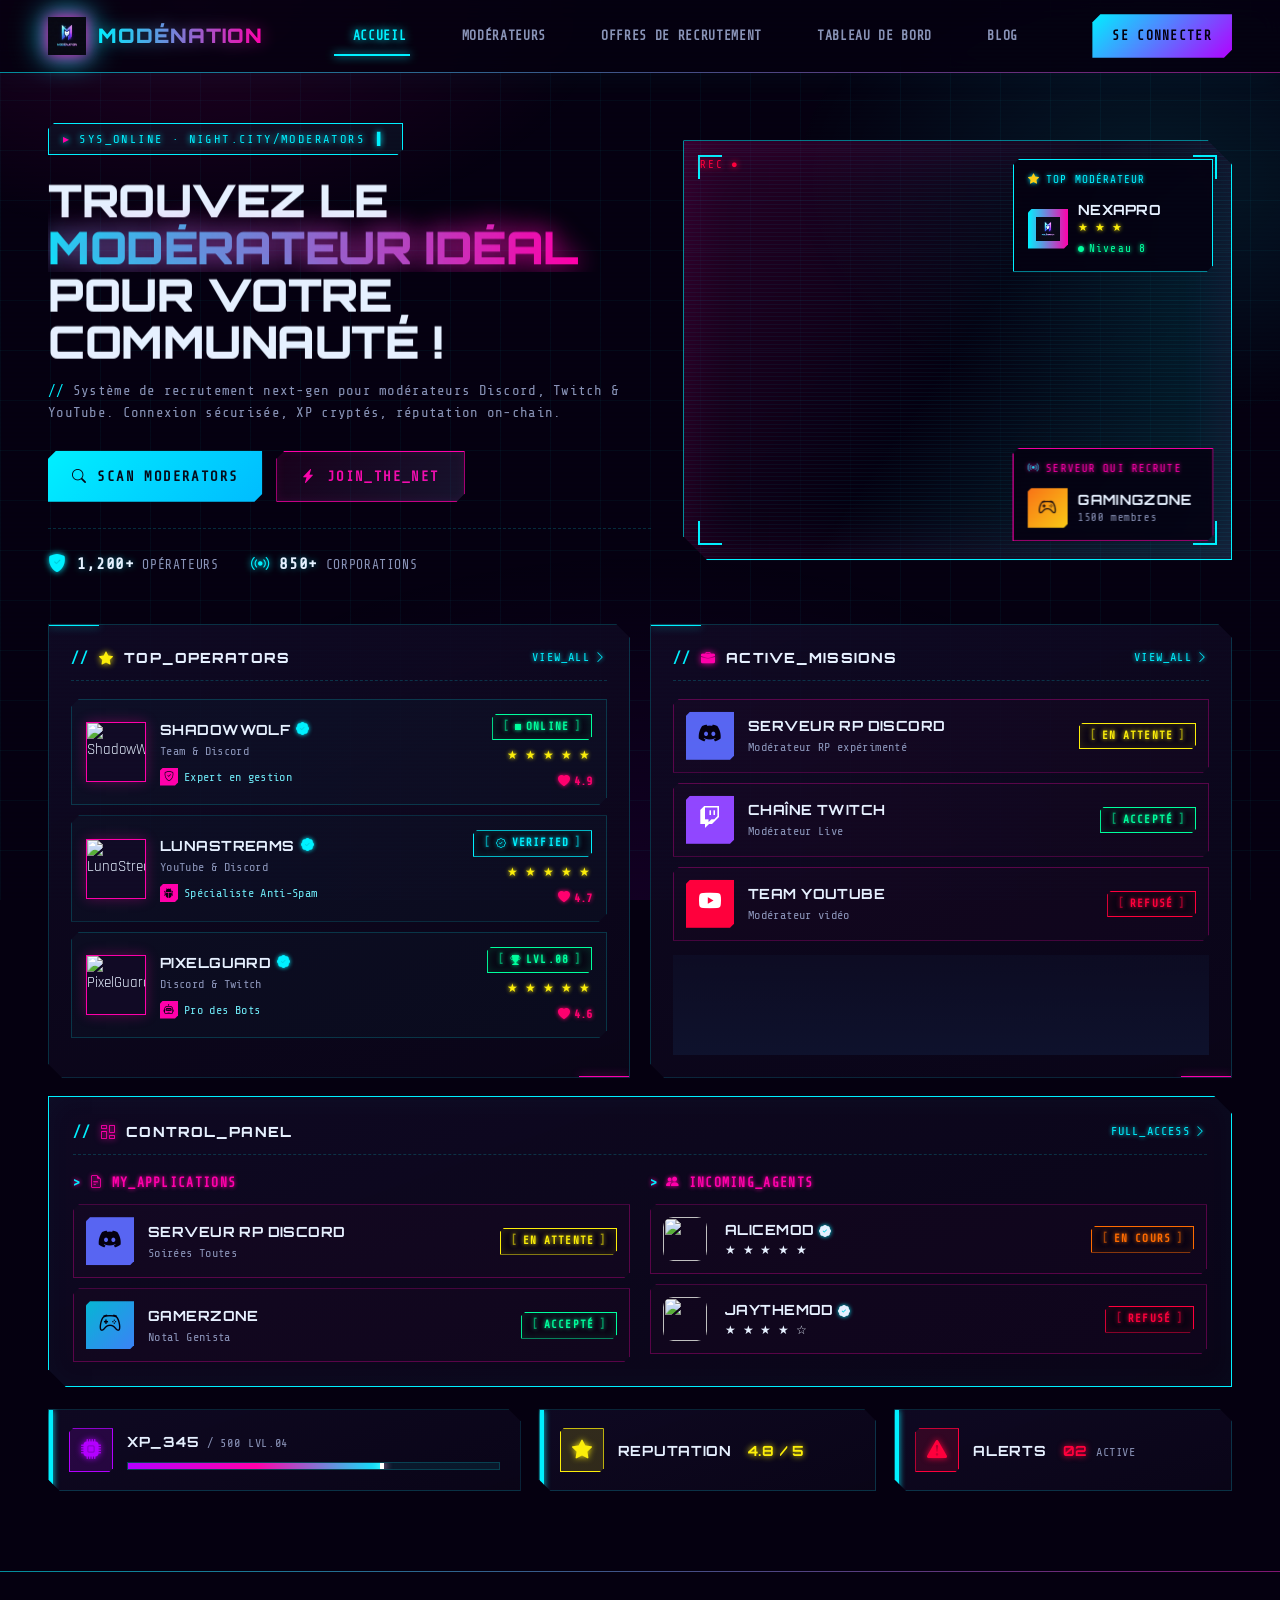
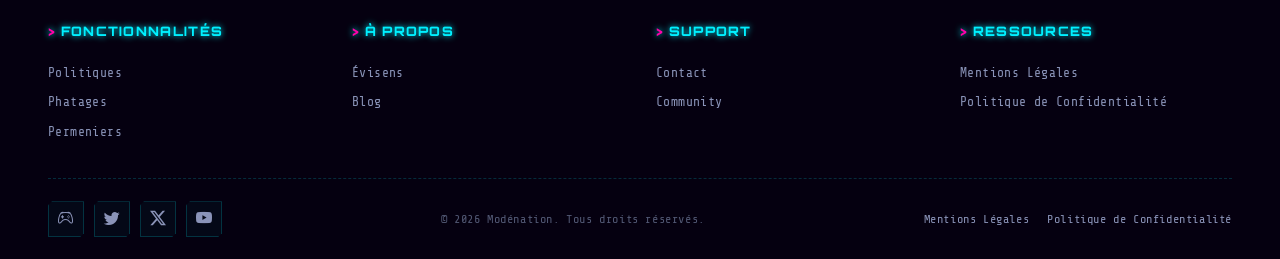
==== commit 99092847: "feat(design): complete cyberpunk 2077 redesign — NIGHT.CITY.exe - Full neon palette (cyan/magenta/pu" ====
--- a/index.html
+++ b/index.html
@@ -8,7 +8,7 @@
 <link rel="icon" type="image/png" href="assets/images/logo.png">
 <link rel="preconnect" href="https://fonts.googleapis.com">
 <link rel="preconnect" href="https://fonts.gstatic.com" crossorigin>
-<link href="https://fonts.googleapis.com/css2?family=Inter:wght@400;500;600;700;800&display=swap" rel="stylesheet">
+<link href="https://fonts.googleapis.com/css2?family=Orbitron:wght@400;500;600;700;800;900&family=Rajdhani:wght@400;500;600;700&family=Share+Tech+Mono&display=swap" rel="stylesheet">
 <link rel="stylesheet" href="https://cdn.jsdelivr.net/npm/bootstrap-icons@1.11.3/font/bootstrap-icons.css">
 <link rel="stylesheet" href="assets/css/style.css">
 </head>
@@ -36,29 +36,34 @@
 <section class="hero">
   <div class="container hero-grid">
     <div class="hero-text">
-      <h1>Trouvez le <span class="ideal">modérateur idéal</span><br>pour votre communauté !</h1>
+      <div class="hero-tag">SYS_ONLINE · NIGHT.CITY/MODERATORS</div>
+      <h1>Trouvez le <span class="ideal" data-text="modérateur idéal">modérateur idéal</span><br>pour votre communauté !</h1>
+      <p class="subtitle">Système de recrutement next-gen pour modérateurs Discord, Twitch &amp; YouTube. Connexion sécurisée, XP cryptés, réputation on-chain.</p>
       <div class="hero-ctas">
         <a href="moderateurs.html" class="btn btn-cyan btn-lg">
-          <i class="bi bi-search"></i> Chercher un Modérateur
+          <i class="bi bi-search"></i> SCAN MODERATORS
         </a>
         <a href="login.html?role=mod" class="btn btn-dark btn-lg">
-          <span class="star-grad"><i class="bi bi-star-fill"></i></span> Devenir Modérateur
+          <span class="star-grad"><i class="bi bi-lightning-charge-fill"></i></span> JOIN_THE_NET
         </a>
       </div>
       <div class="hero-stats">
         <div class="hero-stat">
-          <i class="bi bi-archive-fill ic"></i>
-          <span><b>1,200+</b> Modérateurs</span>
+          <i class="bi bi-shield-fill-check ic"></i>
+          <span><b>1,200+</b> Opérateurs</span>
         </div>
         <div class="hero-stat">
-          <i class="bi bi-people-fill ic"></i>
-          <span><b>850+</b> Recruteurs</span>
+          <i class="bi bi-broadcast ic"></i>
+          <span><b>850+</b> Corporations</span>
         </div>
       </div>
     </div>
 
     <div class="hero-visual">
-      <!-- Top right: Top Modérateur -->
+      <div class="corner tl"></div>
+      <div class="corner tr"></div>
+      <div class="corner bl"></div>
+      <div class="corner br"></div>
       <div class="float-card tl">
         <div class="label"><i class="bi bi-star-fill ic" style="color:#facc15"></i> Top Modérateur</div>
         <div class="row">
@@ -97,8 +102,8 @@
     <!-- Modérateurs Populaires -->
     <div class="card">
       <div class="card-head">
-        <h3><i class="bi bi-star-fill ic"></i> Modérateurs Populaires</h3>
-        <a href="moderateurs.html" class="link">Voir Tous <i class="bi bi-chevron-right"></i></a>
+        <h3><i class="bi bi-star-fill ic"></i> TOP_OPERATORS</h3>
+        <a href="moderateurs.html" class="link">VIEW_ALL <i class="bi bi-chevron-right"></i></a>
       </div>
 
       <a href="profil.html?u=shadowwolf" class="mod-row">
@@ -109,7 +114,7 @@
           <div class="mod-spec"><span class="dot"><i class="bi bi-shield-check"></i></span> Expert en gestion</div>
         </div>
         <div class="mod-meta">
-          <span class="badge badge-online"><span class="ondot"></span> En Ligne</span>
+          <span class="badge badge-online"><span class="ondot"></span> ONLINE</span>
           <span class="stars">★ ★ ★ ★ ★</span>
           <span class="heart"><i class="bi bi-heart-fill"></i> 4.9</span>
         </div>
@@ -123,7 +128,7 @@
           <div class="mod-spec"><span class="dot"><i class="bi bi-bug-fill"></i></span> Spécialiste Anti-Spam</div>
         </div>
         <div class="mod-meta">
-          <span class="badge badge-verified"><i class="bi bi-patch-check"></i> Vérifié</span>
+          <span class="badge badge-verified"><i class="bi bi-patch-check"></i> VERIFIED</span>
           <span class="stars">★ ★ ★ ★ ★</span>
           <span class="heart"><i class="bi bi-heart-fill"></i> 4.7</span>
         </div>
@@ -137,7 +142,7 @@
           <div class="mod-spec"><span class="dot"><i class="bi bi-robot"></i></span> Pro des Bots</div>
         </div>
         <div class="mod-meta">
-          <span class="badge badge-level"><i class="bi bi-trophy-fill"></i> Niveau 8</span>
+          <span class="badge badge-level"><i class="bi bi-trophy-fill"></i> LVL.08</span>
           <span class="stars">★ ★ ★ ★ ★</span>
           <span class="heart"><i class="bi bi-heart-fill"></i> 4.6</span>
         </div>
@@ -147,8 +152,8 @@
     <!-- Offres de Recrutement -->
     <div class="card">
       <div class="card-head">
-        <h3><i class="bi bi-briefcase-fill ic purple"></i> Offres de Recrutement</h3>
-        <a href="offres.html" class="link">Voir Toutes <i class="bi bi-chevron-right"></i></a>
+        <h3><i class="bi bi-briefcase-fill ic purple"></i> ACTIVE_MISSIONS</h3>
+        <a href="offres.html" class="link">VIEW_ALL <i class="bi bi-chevron-right"></i></a>
       </div>
 
       <div class="offer-row">
@@ -192,15 +197,15 @@
   <div class="container">
     <div class="dashboard-card">
       <div class="card-head">
-        <h3><i class="bi bi-columns-gap ic purple"></i> Tableau de Bord</h3>
-        <a href="dashboard.html" class="link">Voir Toutes <i class="bi bi-chevron-right"></i></a>
+        <h3><i class="bi bi-columns-gap ic purple"></i> CONTROL_PANEL</h3>
+        <a href="dashboard.html" class="link">FULL_ACCESS <i class="bi bi-chevron-right"></i></a>
       </div>
 
       <div class="two-col">
         <!-- Mes Candidatures -->
         <div>
           <div class="dashboard-sub-title">
-            <i class="bi bi-file-earmark-text ic"></i> Mes Candidatures
+            <i class="bi bi-file-earmark-text ic"></i> MY_APPLICATIONS
           </div>
 
           <div class="offer-row">
@@ -227,7 +232,7 @@
         <!-- Candidats Reçus -->
         <div>
           <div class="dashboard-sub-title">
-            <i class="bi bi-people-fill ic"></i> Candidats Reçus
+            <i class="bi bi-people-fill ic"></i> INCOMING_AGENTS
           </div>
 
           <div class="offer-row">
@@ -254,9 +259,9 @@
     <!-- Stats strip -->
     <div class="stats-strip">
       <div class="stat-card">
-        <div class="ic-wrap xp"><i class="bi bi-play-circle-fill"></i></div>
+        <div class="ic-wrap xp"><i class="bi bi-cpu-fill"></i></div>
         <div class="body">
-          <div class="label">XP: 345 <span class="muted">/ 500</span> <span class="muted">Niveau 4</span></div>
+          <div class="label">XP_345 <span class="muted">/ 500</span> <span class="muted">LVL.04</span></div>
           <div class="xp-bar"><span style="width:69%"></span></div>
         </div>
       </div>
@@ -264,14 +269,14 @@
       <div class="stat-card">
         <div class="ic-wrap star"><i class="bi bi-star-fill"></i></div>
         <div class="body">
-          <div class="label">Avis Reçus <span style="margin-left:8px; color:var(--text);">4.8 / 5</span></div>
+          <div class="label">REPUTATION <span style="margin-left:8px; color:var(--neon-yellow); text-shadow:0 0 6px var(--neon-yellow);">4.8 / 5</span></div>
         </div>
       </div>
 
       <div class="stat-card">
-        <div class="ic-wrap flag"><i class="bi bi-flag-fill"></i></div>
+        <div class="ic-wrap flag"><i class="bi bi-exclamation-triangle-fill"></i></div>
         <div class="body">
-          <div class="label">Signalements <span style="margin-left:8px; color:var(--text);">2</span> <span class="muted">EnCours</span></div>
+          <div class="label">ALERTS <span style="margin-left:8px; color:var(--neon-red); text-shadow:0 0 6px var(--neon-red);">02</span> <span class="muted">ACTIVE</span></div>
         </div>
       </div>
     </div>
@@ -325,5 +330,6 @@
 <script src="https://cdn.jsdelivr.net/npm/gsap@3.12.5/dist/ScrollTrigger.min.js"></script>
 <script src="assets/js/main.js"></script>
 <script src="assets/js/animations.js"></script>
+<script src="assets/js/cyberpunk.js"></script>
 </body>
 </html>
--- a/assets/css/style.css
+++ b/assets/css/style.css
@@ -1,105 +1,106 @@
-/* =========================================================
-   MODÉNATION — Design System v2 (refonte fidèle au screen)
-   ========================================================= */
+/* =========================================================================
+   MODÉNATION // CYBERPUNK_2077.exe
+   Old-school neon + scanlines + HUD + glitch aesthetic
+   ========================================================================= */
+
 :root {
-  /* Background palette — very deep navy-black */
-  --bg-0: #060818;
-  --bg-1: #0a0e22;
-  --bg-2: #0f1430;
-  --bg-3: #141a3d;
-
-  /* Card surfaces */
-  --card-bg: #0f1430;
-  --card-bg-2: #131838;
-  --card-border: #1d2350;
-  --card-border-hi: #2a3168;
+  /* Base palette - deep cyberpunk */
+  --bg-0: #050010;
+  --bg-1: #0a0518;
+  --bg-2: #110a25;
+  --bg-3: #1a0d35;
+
+  /* Neon palette - the holy trinity */
+  --neon-cyan: #00f0ff;
+  --neon-magenta: #ff00aa;
+  --neon-pink: #ff006e;
+  --neon-purple: #b300ff;
+  --neon-green: #00ff9d;
+  --neon-yellow: #fcee0a;
+  --neon-orange: #ff6b00;
+  --neon-red: #ff003c;
+
+  /* Glow variants (with alpha for box-shadows) */
+  --glow-cyan: 0 0 10px #00f0ff, 0 0 20px #00f0ff66, 0 0 40px #00f0ff33;
+  --glow-magenta: 0 0 10px #ff00aa, 0 0 20px #ff00aa66, 0 0 40px #ff00aa33;
+  --glow-green: 0 0 10px #00ff9d, 0 0 20px #00ff9d66;
+  --glow-yellow: 0 0 8px #fcee0a, 0 0 16px #fcee0a66;
 
   /* Text */
-  --text: #ffffff;
-  --text-dim: #a7adcc;
-  --text-mute: #6b7196;
-
-  /* Brand */
-  --blue: #2563eb;
-  --blue-2: #3b82f6;
-  --cyan: #22d3ee;
-  --purple: #8b5cf6;
-  --pink: #ec4899;
-  --grad-cyan-blue: linear-gradient(135deg, #22d3ee 0%, #3b82f6 50%, #6366f1 100%);
-  --grad-purple-pink: linear-gradient(135deg, #8b5cf6, #ec4899);
-  --grad-logo: linear-gradient(135deg, #22d3ee 0%, #8b5cf6 50%, #ec4899 100%);
-
-  /* Status colors (from screen) */
-  --green: #22c55e;
-  --green-bg: rgba(34, 197, 94, .18);
-  --green-bd: rgba(34, 197, 94, .35);
-
-  --red: #ef4444;
-  --red-bg: rgba(239, 68, 68, .15);
-  --red-bd: rgba(239, 68, 68, .35);
-
-  --coral: #f87171;
-  --coral-bg: rgba(248, 113, 113, .15);
-  --coral-bd: rgba(248, 113, 113, .35);
-
-  --amber: #fbbf24;
-  --amber-bg: rgba(251, 191, 36, .15);
-  --amber-bd: rgba(251, 191, 36, .35);
-
-  --info: #38bdf8;
-  --info-bg: rgba(56, 189, 248, .15);
-  --info-bd: rgba(56, 189, 248, .35);
-
-  /* Spacing scale */
-  --s-1: 4px; --s-2: 8px; --s-3: 12px; --s-4: 16px;
-  --s-5: 20px; --s-6: 24px; --s-7: 32px; --s-8: 40px; --s-9: 56px;
-
-  --radius-xs: 6px;
-  --radius-sm: 10px;
-  --radius-md: 14px;
-  --radius-lg: 18px;
-  --radius-xl: 22px;
-  --radius-2xl: 28px;
-
-  /* Fluid typography (modern-web-design pattern) */
-  --fs-xs: clamp(0.75rem, 0.7rem + 0.25vw, 0.875rem);
-  --fs-sm: clamp(0.8125rem, 0.78rem + 0.2vw, 0.9375rem);
-  --fs-base: clamp(0.875rem, 0.85rem + 0.2vw, 1rem);
-  --fs-md: clamp(1rem, 0.95rem + 0.3vw, 1.125rem);
-  --fs-lg: clamp(1.25rem, 1.1rem + 0.75vw, 1.5rem);
-  --fs-xl: clamp(1.5rem, 1.3rem + 1vw, 2rem);
-  --fs-2xl: clamp(2rem, 1.6rem + 2vw, 2.75rem);
-  --fs-hero: clamp(1.875rem, 1.4rem + 1.8vw, 2.6rem);
-
-  /* Motion tokens */
-  --d-fast: 150ms;
-  --d-normal: 250ms;
-  --d-slow: 400ms;
-  --ease-out: cubic-bezier(0.16, 1, 0.3, 1);
-  --ease-spring: cubic-bezier(0.34, 1.56, 0.64, 1);
-
-  /* Elevation */
-  --elev-1: 0 2px 8px rgba(0,0,0,.2);
-  --elev-2: 0 8px 24px rgba(0,0,0,.3);
-  --elev-3: 0 16px 48px rgba(0,0,0,.4);
-  --glow-purple: 0 0 30px rgba(139,92,246,.25);
-  --glow-cyan: 0 0 30px rgba(34,211,238,.25);
-}
-
-* { box-sizing: border-box; margin: 0; padding: 0; }
+  --text: #e6f0ff;
+  --text-dim: #8a93b8;
+  --text-mute: #525874;
+  --text-cyan: #6ee7f5;
+  --text-magenta: #ff66c4;
+
+  /* Borders & surfaces */
+  --line: rgba(0, 240, 255, 0.18);
+  --line-strong: rgba(0, 240, 255, 0.4);
+  --line-magenta: rgba(255, 0, 170, 0.3);
+
+  /* Gradients */
+  --grad-neon: linear-gradient(90deg, #00f0ff 0%, #ff00aa 100%);
+  --grad-neon-vert: linear-gradient(180deg, #00f0ff 0%, #ff00aa 100%);
+  --grad-card: linear-gradient(160deg, rgba(17, 10, 37, 0.85) 0%, rgba(10, 5, 24, 0.95) 100%);
+  --grad-stripe: repeating-linear-gradient(45deg, transparent 0 10px, rgba(255,0,170,0.04) 10px 12px);
+
+  /* Status (cyber-tinted) */
+  --status-online: #00ff9d;
+  --status-pending: #fcee0a;
+  --status-accepted: #00ff9d;
+  --status-refused: #ff003c;
+  --status-progress: #ff6b00;
+  --status-verified: #00f0ff;
+}
+
+* { margin: 0; padding: 0; box-sizing: border-box; }
 
 html, body {
   background: var(--bg-0);
-  background-image:
-    radial-gradient(900px 500px at 75% -5%, rgba(99, 102, 241, .10), transparent 60%),
-    radial-gradient(700px 400px at -5% 20%, rgba(56, 189, 248, .08), transparent 60%),
-    radial-gradient(800px 500px at 50% 100%, rgba(139, 92, 246, .06), transparent 70%);
   color: var(--text);
-  font-family: 'Inter', 'Segoe UI', system-ui, -apple-system, sans-serif;
-  font-size: 14.5px;
-  line-height: 1.55;
+  font-family: 'Rajdhani', 'Share Tech Mono', sans-serif;
+  font-size: 15px;
+  line-height: 1.5;
   min-height: 100vh;
-  -webkit-font-smoothing: antialiased;
+  position: relative;
+  overflow-x: hidden;
+}
+
+/* ================== CYBERPUNK BACKGROUND ==================
+   Multi-layer: grid + scanlines + ambient glow + vignette
+*/
+body::before {
+  content: '';
+  position: fixed;
+  inset: 0;
+  pointer-events: none;
+  z-index: 0;
+  background:
+    /* Ambient neon glows */
+    radial-gradient(ellipse 700px 400px at 15% 0%, rgba(255, 0, 170, 0.12), transparent 60%),
+    radial-gradient(ellipse 600px 400px at 90% 20%, rgba(0, 240, 255, 0.10), transparent 60%),
+    radial-gradient(ellipse 800px 500px at 50% 100%, rgba(179, 0, 255, 0.08), transparent 70%),
+    /* Grid floor (perspective) */
+    linear-gradient(rgba(0, 240, 255, 0.04) 1px, transparent 1px) 0 0 / 50px 50px,
+    linear-gradient(90deg, rgba(0, 240, 255, 0.04) 1px, transparent 1px) 0 0 / 50px 50px;
+}
+
+/* Scanlines overlay */
+body::after {
+  content: '';
+  position: fixed;
+  inset: 0;
+  pointer-events: none;
+  z-index: 9999;
+  background:
+    repeating-linear-gradient(180deg,
+      rgba(0, 0, 0, 0) 0px,
+      rgba(0, 0, 0, 0) 2px,
+      rgba(0, 240, 255, 0.025) 3px,
+      rgba(0, 0, 0, 0) 4px
+    );
+  mix-blend-mode: overlay;
+  opacity: 0.6;
 }
 
 a { color: inherit; text-decoration: none; }
@@ -107,584 +108,1073 @@
 button { font-family: inherit; cursor: pointer; border: none; background: none; color: inherit; }
 input, select, textarea { font-family: inherit; }
 
-.container { max-width: 1180px; margin: 0 auto; padding: 0 24px; }
-
-/* =========================================================
-   NAVBAR
-   ========================================================= */
+.container { max-width: 1240px; margin: 0 auto; padding: 0 28px; position: relative; z-index: 1; }
+
+/* ================== TYPOGRAPHY ================== */
+h1, h2, h3, h4 {
+  font-family: 'Orbitron', 'Rajdhani', sans-serif;
+  font-weight: 800;
+  letter-spacing: 0.02em;
+  text-transform: uppercase;
+}
+
+.mono { font-family: 'Share Tech Mono', 'Courier New', monospace; }
+
+/* ================== NAVBAR ================== */
 .navbar {
-  position: sticky; top: 0; z-index: 50;
-  background: rgba(6, 8, 24, .72);
-  backdrop-filter: blur(14px);
-  -webkit-backdrop-filter: blur(14px);
-  border-bottom: 1px solid rgba(255,255,255,.04);
+  position: sticky;
+  top: 0;
+  z-index: 50;
+  background: rgba(5, 0, 16, 0.85);
+  backdrop-filter: blur(12px);
+  -webkit-backdrop-filter: blur(12px);
+  border-bottom: 1px solid var(--line);
+  box-shadow: 0 0 30px rgba(0, 240, 255, 0.05);
+}
+.navbar::before {
+  content: '';
+  position: absolute;
+  left: 0; right: 0; bottom: -1px;
+  height: 1px;
+  background: var(--grad-neon);
+  opacity: 0.5;
 }
 .nav-inner {
-  display: flex; align-items: center; justify-content: space-between;
-  height: 70px;
+  display: flex;
+  align-items: center;
+  justify-content: space-between;
+  height: 72px;
 }
 .brand {
-  display: flex; align-items: center; gap: 10px;
-  font-weight: 700; font-size: 19px;
-  letter-spacing: -0.3px;
+  display: flex;
+  align-items: center;
+  gap: 12px;
+  font-family: 'Orbitron', sans-serif;
+  font-size: 20px;
+  font-weight: 900;
+  letter-spacing: 0.05em;
+  text-transform: uppercase;
 }
 .brand img {
-  width: 36px; height: 36px;
-  filter: drop-shadow(0 0 14px rgba(139, 92, 246, .4));
+  width: 38px;
+  height: 38px;
+  filter: drop-shadow(0 0 8px var(--neon-magenta)) drop-shadow(0 0 14px var(--neon-cyan));
 }
 .brand span {
-  background: var(--grad-logo);
+  background: var(--grad-neon);
   -webkit-background-clip: text;
   background-clip: text;
   color: transparent;
-}
-
-.nav-links { display: flex; align-items: center; gap: 32px; }
-.nav-links a {
-  color: var(--text-dim);
-  font-size: 14px; font-weight: 500;
   position: relative;
-  padding: 6px 2px;
-  transition: color .2s;
-}
-.nav-links a:hover { color: var(--text); }
-.nav-links a.active { color: var(--text); }
-.nav-links a.active::after {
-  content: '';
-  position: absolute; left: 0; right: 0; bottom: -10px;
-  height: 2px; border-radius: 2px;
-  background: var(--grad-logo);
-}
-
-/* =========================================================
-   BUTTONS
-   ========================================================= */
-.btn {
-  display: inline-flex; align-items: center; justify-content: center; gap: 8px;
-  padding: 11px 18px; border-radius: var(--radius-sm);
-  font-size: 14px; font-weight: 600;
-  white-space: nowrap;
-  transition: transform .15s, box-shadow .2s, background .2s, border-color .2s;
-}
-.btn:hover { transform: translateY(-1px); }
-
-/* Primary cyan-blue button (Chercher un Modérateur, Se Connecter) */
-.btn-primary {
-  background: linear-gradient(135deg, #3b82f6, #6366f1);
-  color: #fff;
-  box-shadow: 0 6px 18px rgba(99,102,241,.35);
-}
-.btn-primary:hover { box-shadow: 0 10px 24px rgba(99,102,241,.45); }
-
-/* "Chercher un Modérateur" big cyan blue button */
-.btn-cyan {
-  background: linear-gradient(135deg, #06b6d4 0%, #3b82f6 100%);
-  color: #fff;
-  box-shadow: 0 6px 18px rgba(6,182,212,.30);
-}
-.btn-cyan:hover { box-shadow: 0 10px 24px rgba(59,130,246,.40); }
-
-/* "Devenir Modérateur" — dark navy with purple star */
-.btn-dark {
-  background: var(--card-bg);
-  color: var(--text);
-  border: 1px solid var(--card-border);
-}
-.btn-dark:hover { background: var(--card-bg-2); border-color: var(--card-border-hi); }
-.btn-dark .star-grad {
-  background: var(--grad-purple-pink);
+}
+.brand span::after {
+  content: 'MODÉNATION';
+  position: absolute;
+  inset: 0;
+  background: var(--grad-neon);
   -webkit-background-clip: text;
   background-clip: text;
   color: transparent;
-  font-size: 16px;
-}
+  filter: blur(8px);
+  opacity: 0.5;
+}
+
+.nav-links { display: flex; align-items: center; gap: 32px; }
+.nav-links a {
+  color: var(--text-dim);
+  font-family: 'Share Tech Mono', monospace;
+  font-size: 13px;
+  font-weight: 600;
+  letter-spacing: 0.05em;
+  text-transform: uppercase;
+  position: relative;
+  padding: 8px 4px;
+  transition: color 0.2s, text-shadow 0.2s;
+}
+.nav-links a::before {
+  content: '> ';
+  opacity: 0;
+  color: var(--neon-cyan);
+  transition: opacity 0.2s;
+}
+.nav-links a:hover {
+  color: var(--neon-cyan);
+  text-shadow: 0 0 8px var(--neon-cyan);
+}
+.nav-links a:hover::before { opacity: 1; }
+.nav-links a.active {
+  color: var(--neon-cyan);
+  text-shadow: 0 0 8px var(--neon-cyan);
+}
+.nav-links a.active::after {
+  content: '';
+  position: absolute;
+  left: 0;
+  right: 0;
+  bottom: -2px;
+  height: 2px;
+  background: var(--neon-cyan);
+  box-shadow: 0 0 8px var(--neon-cyan);
+}
+
+/* ================== BUTTONS ================== */
+.btn {
+  display: inline-flex;
+  align-items: center;
+  justify-content: center;
+  gap: 10px;
+  padding: 12px 20px;
+  font-family: 'Share Tech Mono', monospace;
+  font-size: 13px;
+  font-weight: 700;
+  letter-spacing: 0.1em;
+  text-transform: uppercase;
+  position: relative;
+  background: transparent;
+  border: 1px solid var(--neon-cyan);
+  color: var(--neon-cyan);
+  clip-path: polygon(8px 0, 100% 0, 100% calc(100% - 8px), calc(100% - 8px) 100%, 0 100%, 0 8px);
+  transition: all 0.2s;
+  white-space: nowrap;
+}
+.btn::before {
+  content: '';
+  position: absolute;
+  inset: 0;
+  background: linear-gradient(135deg, transparent 0%, rgba(0, 240, 255, 0.08) 100%);
+  pointer-events: none;
+}
+.btn:hover {
+  background: rgba(0, 240, 255, 0.1);
+  box-shadow: 0 0 20px rgba(0, 240, 255, 0.4), inset 0 0 12px rgba(0, 240, 255, 0.2);
+  text-shadow: 0 0 6px var(--neon-cyan);
+}
+
+.btn-primary {
+  background: linear-gradient(135deg, #00f0ff 0%, #b300ff 100%);
+  color: #050010;
+  border: none;
+  font-weight: 900;
+  box-shadow: 0 0 15px rgba(0, 240, 255, 0.4), 0 0 30px rgba(179, 0, 255, 0.3);
+}
+.btn-primary:hover {
+  box-shadow: 0 0 25px rgba(0, 240, 255, 0.6), 0 0 50px rgba(179, 0, 255, 0.5);
+  transform: translateY(-2px);
+}
+.btn-primary::before { display: none; }
+
+.btn-cyan {
+  background: linear-gradient(135deg, #00f0ff 0%, #00b8ff 100%);
+  color: #050010;
+  border: none;
+  font-weight: 900;
+  box-shadow: 0 0 20px rgba(0, 240, 255, 0.5);
+}
+.btn-cyan:hover {
+  box-shadow: 0 0 30px rgba(0, 240, 255, 0.8);
+  transform: translateY(-2px);
+}
+
+.btn-dark {
+  background: rgba(255, 0, 170, 0.08);
+  border: 1px solid var(--neon-magenta);
+  color: var(--neon-magenta);
+  box-shadow: inset 0 0 10px rgba(255, 0, 170, 0.1);
+}
+.btn-dark:hover {
+  background: rgba(255, 0, 170, 0.15);
+  box-shadow: 0 0 20px rgba(255, 0, 170, 0.5), inset 0 0 12px rgba(255, 0, 170, 0.2);
+  text-shadow: 0 0 6px var(--neon-magenta);
+}
+.btn-dark .star-grad { color: var(--neon-magenta); }
 
 .btn-secondary {
-  background: rgba(255,255,255,.04);
+  background: rgba(0, 240, 255, 0.03);
+  border-color: var(--line-strong);
   color: var(--text);
-  border: 1px solid var(--card-border);
-}
-.btn-secondary:hover { background: rgba(255,255,255,.07); border-color: var(--card-border-hi); }
-
-.btn-ghost { background: transparent; color: var(--text-dim); }
-.btn-ghost:hover { color: var(--text); }
-
-.btn-lg { padding: 14px 22px; font-size: 14.5px; }
+}
+.btn-secondary:hover {
+  background: rgba(0, 240, 255, 0.08);
+  border-color: var(--neon-cyan);
+  color: var(--neon-cyan);
+}
+
+.btn-danger {
+  background: rgba(255, 0, 60, 0.08);
+  border-color: var(--neon-red);
+  color: var(--neon-red);
+}
+.btn-danger:hover {
+  background: rgba(255, 0, 60, 0.15);
+  box-shadow: 0 0 16px rgba(255, 0, 60, 0.5);
+}
+
+.btn-lg { padding: 14px 24px; font-size: 14px; }
 .btn-block { width: 100%; }
-
-.btn-danger {
-  background: var(--red-bg);
-  color: var(--red);
-  border: 1px solid var(--red-bd);
-}
-
-/* =========================================================
-   HERO
-   ========================================================= */
+.btn-ghost { background: transparent; border: none; color: var(--text-dim); }
+
+/* ================== HERO ================== */
 .hero {
   position: relative;
-  padding: 40px 0 24px;
+  padding: 50px 0 32px;
 }
 .hero-grid {
   display: grid;
-  grid-template-columns: 1.15fr 1fr;
-  gap: 28px;
-  align-items: center;
-}
+  grid-template-columns: 1.1fr 1fr;
+  gap: 32px;
+  align-items: center;
+}
+
+/* Hero text */
+.hero-tag {
+  display: inline-flex;
+  align-items: center;
+  gap: 8px;
+  font-family: 'Share Tech Mono', monospace;
+  font-size: 12px;
+  color: var(--neon-cyan);
+  text-shadow: 0 0 6px var(--neon-cyan);
+  letter-spacing: 0.2em;
+  padding: 6px 14px;
+  border: 1px solid var(--neon-cyan);
+  background: rgba(0, 240, 255, 0.05);
+  clip-path: polygon(6px 0, 100% 0, 100% calc(100% - 6px), calc(100% - 6px) 100%, 0 100%, 0 6px);
+  margin-bottom: 22px;
+  text-transform: uppercase;
+}
+.hero-tag::before { content: '▸'; color: var(--neon-magenta); }
+
 .hero-text h1 {
-  font-size: var(--fs-hero);
-  font-weight: 800;
-  line-height: 1.08;
-  letter-spacing: -0.8px;
+  font-family: 'Orbitron', sans-serif;
+  font-size: clamp(2rem, 1.6rem + 2vw, 3rem);
+  line-height: 1.05;
+  font-weight: 900;
+  letter-spacing: -0.01em;
+  text-transform: uppercase;
   color: var(--text);
 }
-/* Animation helper: each line of h1 is wrapped in this span for slide-in */
-.anim-line {
-  display: block;
-  overflow: hidden;
-}
-.anim-line-inner {
-  display: inline-block;
-  will-change: transform, opacity;
-}
 .hero-text h1 .ideal {
-  background: linear-gradient(90deg, #67e8f9 0%, #a78bfa 100%);
+  background: var(--grad-neon);
   -webkit-background-clip: text;
   background-clip: text;
   color: transparent;
-}
-.hero-ctas { display: flex; gap: 12px; margin-top: 26px; flex-wrap: wrap; }
+  position: relative;
+  display: inline-block;
+  text-shadow: 0 0 30px rgba(255, 0, 170, 0.4);
+}
+.hero-text h1 .ideal::after {
+  content: attr(data-text);
+  position: absolute;
+  inset: 0;
+  background: var(--grad-neon);
+  -webkit-background-clip: text;
+  background-clip: text;
+  color: transparent;
+  filter: blur(12px);
+  opacity: 0.6;
+  z-index: -1;
+}
+
+.hero-text .subtitle {
+  font-family: 'Share Tech Mono', monospace;
+  color: var(--text-dim);
+  font-size: 14px;
+  margin-top: 14px;
+  line-height: 1.6;
+  letter-spacing: 0.02em;
+}
+.hero-text .subtitle::before { content: '// '; color: var(--neon-cyan); }
+
+.hero-ctas { display: flex; gap: 14px; margin-top: 26px; flex-wrap: wrap; }
 
 .hero-stats {
-  display: flex; gap: 28px;
-  margin-top: 24px;
+  display: flex;
+  gap: 32px;
+  margin-top: 26px;
+  padding-top: 22px;
+  border-top: 1px dashed var(--line);
 }
 .hero-stat {
-  display: flex; align-items: center; gap: 10px;
-  color: var(--text-dim);
-  font-size: 14px;
+  display: flex;
+  align-items: center;
+  gap: 10px;
+  font-family: 'Share Tech Mono', monospace;
+  font-size: 13px;
+  color: var(--text-dim);
+  text-transform: uppercase;
+  letter-spacing: 0.05em;
 }
 .hero-stat .ic {
-  width: 18px; height: 18px;
+  color: var(--neon-cyan);
+  text-shadow: 0 0 6px var(--neon-cyan);
+  font-size: 18px;
+}
+.hero-stat b {
   color: var(--text);
-}
-.hero-stat b { color: var(--text); font-weight: 700; margin-right: 4px; }
+  font-weight: 700;
+  font-size: 16px;
+  text-shadow: 0 0 6px rgba(0, 240, 255, 0.4);
+}
 
 /* Hero visual block */
 .hero-visual {
   position: relative;
-  height: 340px;
-  border-radius: var(--radius-xl);
+  height: 420px;
   overflow: hidden;
   background:
-    linear-gradient(125deg, rgba(6,8,24,.20) 0%, rgba(6,8,24,.55) 100%),
+    linear-gradient(125deg, rgba(255, 0, 170, 0.15) 0%, rgba(5, 0, 16, 0.5) 50%, rgba(0, 240, 255, 0.15) 100%),
     url('https://images.unsplash.com/photo-1535223289827-42f1e9919769?w=1000&q=80') center/cover no-repeat;
-  border: 1px solid var(--card-border);
-}
-
-/* Floating cards over hero */
+  border: 1px solid var(--neon-cyan);
+  clip-path: polygon(0 0, calc(100% - 24px) 0, 100% 24px, 100% 100%, 24px 100%, 0 calc(100% - 24px));
+  box-shadow: 0 0 40px rgba(0, 240, 255, 0.15), inset 0 0 60px rgba(255, 0, 170, 0.1);
+}
+.hero-visual::before {
+  content: '';
+  position: absolute;
+  inset: 0;
+  background:
+    repeating-linear-gradient(180deg, transparent 0 3px, rgba(0,240,255,0.05) 3px 4px);
+  pointer-events: none;
+}
+.hero-visual::after {
+  content: 'REC ●';
+  position: absolute;
+  top: 16px;
+  left: 16px;
+  font-family: 'Share Tech Mono', monospace;
+  font-size: 11px;
+  color: var(--neon-red);
+  text-shadow: 0 0 6px var(--neon-red);
+  letter-spacing: 0.15em;
+  animation: blink 1.4s infinite;
+}
+
+/* Floating HUD cards */
 .float-card {
   position: absolute;
-  background: rgba(15, 20, 48, .82);
-  backdrop-filter: blur(12px);
-  -webkit-backdrop-filter: blur(12px);
-  border: 1px solid rgba(255,255,255,.08);
-  border-radius: var(--radius-md);
+  background: rgba(5, 0, 16, 0.88);
+  backdrop-filter: blur(8px);
+  border: 1px solid var(--neon-cyan);
   padding: 12px 14px;
   min-width: 200px;
+  clip-path: polygon(6px 0, 100% 0, 100% calc(100% - 6px), calc(100% - 6px) 100%, 0 100%, 0 6px);
+  box-shadow: 0 0 20px rgba(0, 240, 255, 0.25);
+}
+.float-card.bl {
+  border-color: var(--neon-magenta);
+  box-shadow: 0 0 20px rgba(255, 0, 170, 0.3);
 }
 .float-card .label {
-  display: flex; align-items: center; gap: 6px;
-  font-size: 11.5px;
-  color: var(--text-dim);
-  margin-bottom: 8px;
-  font-weight: 600;
-}
-.float-card .label .ic { font-size: 13px; }
+  display: flex;
+  align-items: center;
+  gap: 6px;
+  font-family: 'Share Tech Mono', monospace;
+  font-size: 11px;
+  color: var(--neon-cyan);
+  text-shadow: 0 0 4px var(--neon-cyan);
+  text-transform: uppercase;
+  letter-spacing: 0.1em;
+  margin-bottom: 10px;
+}
+.float-card.bl .label {
+  color: var(--neon-magenta);
+  text-shadow: 0 0 4px var(--neon-magenta);
+}
 .float-card .row { display: flex; align-items: center; gap: 10px; }
 .float-card .av {
-  width: 38px; height: 38px;
-  border-radius: 10px;
-  display: grid; place-items: center;
-  background: var(--grad-logo);
-  font-weight: 800; color: #fff;
-}
-.float-card .nm { font-weight: 700; font-size: 14px; }
-.float-card .meta { font-size: 11.5px; color: var(--text-dim); }
-.float-card.tl { top: 16px; right: 16px; }
-.float-card.bl { bottom: 16px; right: 16px; }
-.float-card .stars-mini { color: var(--amber); font-size: 11px; letter-spacing: 1px; }
+  width: 40px;
+  height: 40px;
+  display: grid;
+  place-items: center;
+  background: var(--grad-neon);
+  font-family: 'Orbitron', sans-serif;
+  font-weight: 900;
+  color: #050010;
+  clip-path: polygon(4px 0, 100% 0, 100% calc(100% - 4px), calc(100% - 4px) 100%, 0 100%, 0 4px);
+}
+.float-card .nm {
+  font-family: 'Orbitron', sans-serif;
+  font-weight: 700;
+  font-size: 14px;
+  letter-spacing: 0.02em;
+  text-transform: uppercase;
+  color: var(--text);
+}
+.float-card .stars-mini {
+  color: var(--neon-yellow);
+  text-shadow: 0 0 4px var(--neon-yellow);
+  font-size: 11px;
+  letter-spacing: 2px;
+}
 .float-card .level-pill {
-  display: inline-flex; align-items: center; gap: 4px;
-  font-size: 11px; color: var(--green);
-}
-
-/* =========================================================
-   GENERIC CARD
-   ========================================================= */
+  display: inline-flex;
+  align-items: center;
+  gap: 4px;
+  font-family: 'Share Tech Mono', monospace;
+  font-size: 11px;
+  color: var(--neon-green);
+  text-shadow: 0 0 4px var(--neon-green);
+  letter-spacing: 0.1em;
+}
+.float-card .meta {
+  font-family: 'Share Tech Mono', monospace;
+  font-size: 11px;
+  color: var(--text-dim);
+  letter-spacing: 0.05em;
+}
+.float-card.tl { top: 18px; right: 18px; }
+.float-card.bl { bottom: 18px; right: 18px; }
+
+/* Corner brackets */
+.hero-visual .corner {
+  position: absolute;
+  width: 24px;
+  height: 24px;
+  border: 2px solid var(--neon-cyan);
+  pointer-events: none;
+}
+.hero-visual .corner.tl { top: 14px; left: 14px; border-right: none; border-bottom: none; }
+.hero-visual .corner.tr { top: 14px; right: 14px; border-left: none; border-bottom: none; }
+.hero-visual .corner.bl { bottom: 14px; left: 14px; border-right: none; border-top: none; }
+.hero-visual .corner.br { bottom: 14px; right: 14px; border-left: none; border-top: none; }
+
+/* ================== CARD (cyberpunk panel) ================== */
 .card {
-  background: var(--card-bg);
-  border: 1px solid var(--card-border);
-  border-radius: var(--radius-lg);
-  padding: 20px;
-}
+  background: var(--grad-card);
+  border: 1px solid var(--line);
+  padding: 22px;
+  position: relative;
+  clip-path: polygon(0 0, calc(100% - 14px) 0, 100% 14px, 100% 100%, 14px 100%, 0 calc(100% - 14px));
+}
+.card::before {
+  content: '';
+  position: absolute;
+  top: 0;
+  left: 0;
+  width: 50px;
+  height: 1px;
+  background: var(--neon-cyan);
+  box-shadow: 0 0 8px var(--neon-cyan);
+}
+.card::after {
+  content: '';
+  position: absolute;
+  bottom: 0;
+  right: 0;
+  width: 50px;
+  height: 1px;
+  background: var(--neon-magenta);
+  box-shadow: 0 0 8px var(--neon-magenta);
+}
+
 .card-head {
-  display: flex; align-items: center; justify-content: space-between;
-  margin-bottom: 16px;
+  display: flex;
+  align-items: center;
+  justify-content: space-between;
+  margin-bottom: 18px;
+  padding-bottom: 12px;
+  border-bottom: 1px dashed var(--line);
 }
 .card-head h3 {
-  display: flex; align-items: center; gap: 8px;
-  font-size: 15px;
-  font-weight: 700;
+  display: flex;
+  align-items: center;
+  gap: 10px;
+  font-family: 'Orbitron', sans-serif;
+  font-size: 14px;
+  font-weight: 800;
+  letter-spacing: 0.08em;
+  text-transform: uppercase;
   color: var(--text);
 }
 .card-head h3 .ic {
-  color: var(--amber);
-  font-size: 16px;
-}
-.card-head h3 .ic.purple { color: #a78bfa; }
+  color: var(--neon-yellow);
+  text-shadow: 0 0 6px var(--neon-yellow);
+}
+.card-head h3 .ic.purple {
+  color: var(--neon-magenta);
+  text-shadow: 0 0 6px var(--neon-magenta);
+}
+.card-head h3::before {
+  content: '//';
+  color: var(--neon-cyan);
+  font-family: 'Share Tech Mono', monospace;
+}
 .card-head .link {
-  color: #a78bfa;
-  font-size: 13px;
-  font-weight: 600;
-  display: inline-flex; align-items: center; gap: 4px;
-}
-.card-head .link:hover { color: #fff; }
-
-/* Two-column grid */
-.two-col {
-  display: grid;
-  grid-template-columns: 1fr 1fr;
-  gap: 18px;
-}
-
-/* =========================================================
-   MODERATOR ROW (Modérateurs Populaires)
-   ========================================================= */
+  font-family: 'Share Tech Mono', monospace;
+  font-size: 12px;
+  color: var(--neon-cyan);
+  text-shadow: 0 0 4px var(--neon-cyan);
+  letter-spacing: 0.1em;
+  text-transform: uppercase;
+  display: inline-flex;
+  align-items: center;
+  gap: 4px;
+  transition: color 0.2s;
+}
+.card-head .link:hover {
+  color: var(--neon-magenta);
+  text-shadow: 0 0 6px var(--neon-magenta);
+}
+
+.two-col { display: grid; grid-template-columns: 1fr 1fr; gap: 20px; }
+
+/* ================== MODERATOR ROW ================== */
 .mod-row {
   display: grid;
-  grid-template-columns: 56px 1fr auto;
-  gap: 12px;
-  align-items: center;
-  padding: 12px;
-  background: rgba(255,255,255,.025);
-  border: 1px solid rgba(255,255,255,.04);
-  border-radius: var(--radius-md);
+  grid-template-columns: 60px 1fr auto;
+  gap: 14px;
+  align-items: center;
+  padding: 14px;
+  background: rgba(0, 240, 255, 0.025);
+  border: 1px solid var(--line);
   margin-bottom: 10px;
-  transition: border-color .2s, background .2s;
+  transition: all 0.25s;
+  position: relative;
+  clip-path: polygon(8px 0, 100% 0, 100% calc(100% - 8px), calc(100% - 8px) 100%, 0 100%, 0 8px);
 }
 .mod-row:hover {
-  border-color: var(--card-border-hi);
-  background: rgba(255,255,255,.04);
+  background: rgba(0, 240, 255, 0.06);
+  border-color: var(--neon-cyan);
+  box-shadow: 0 0 20px rgba(0, 240, 255, 0.2);
 }
 .mod-row:last-child { margin-bottom: 0; }
 .mod-avatar {
-  width: 56px; height: 56px;
-  border-radius: 12px;
+  width: 60px;
+  height: 60px;
   object-fit: cover;
-  background: var(--card-bg-2);
+  background: var(--bg-2);
+  border: 1px solid var(--neon-magenta);
+  box-shadow: 0 0 12px rgba(255, 0, 170, 0.3);
 }
 .mod-info { min-width: 0; }
 .mod-name {
-  display: flex; align-items: center; gap: 6px;
-  font-weight: 700; font-size: 14.5px;
-}
-.mod-name .verified { color: var(--info); font-size: 13px; }
-.mod-tags { font-size: 12.5px; color: var(--text-dim); margin-top: 2px; }
+  display: flex;
+  align-items: center;
+  gap: 6px;
+  font-family: 'Orbitron', sans-serif;
+  font-weight: 700;
+  font-size: 14px;
+  letter-spacing: 0.03em;
+  text-transform: uppercase;
+}
+.mod-name .verified {
+  color: var(--neon-cyan);
+  text-shadow: 0 0 4px var(--neon-cyan);
+  font-size: 13px;
+}
+.mod-tags {
+  font-family: 'Share Tech Mono', monospace;
+  font-size: 12px;
+  color: var(--text-dim);
+  margin-top: 2px;
+  letter-spacing: 0.03em;
+}
 .mod-spec {
-  display: flex; align-items: center; gap: 6px;
+  display: flex;
+  align-items: center;
+  gap: 6px;
   margin-top: 8px;
-  font-size: 12.5px;
-  color: var(--text-dim);
+  font-family: 'Share Tech Mono', monospace;
+  font-size: 12px;
+  color: var(--text-cyan);
+  letter-spacing: 0.03em;
 }
 .mod-spec .dot {
-  width: 16px; height: 16px; border-radius: 4px;
-  background: var(--grad-purple-pink);
-  display: inline-grid; place-items: center;
-  font-size: 9px; color: #fff;
+  width: 18px;
+  height: 18px;
+  background: var(--neon-magenta);
+  display: inline-grid;
+  place-items: center;
+  font-size: 10px;
+  color: #050010;
+  clip-path: polygon(3px 0, 100% 0, 100% calc(100% - 3px), calc(100% - 3px) 100%, 0 100%, 0 3px);
 }
 .mod-meta {
-  display: flex; flex-direction: column; align-items: flex-end; gap: 7px;
+  display: flex;
+  flex-direction: column;
+  align-items: flex-end;
+  gap: 7px;
 }
 .mod-meta .stars {
-  color: var(--amber);
+  color: var(--neon-yellow);
+  text-shadow: 0 0 4px var(--neon-yellow);
   font-size: 12px;
-  letter-spacing: 1.5px;
+  letter-spacing: 2px;
 }
 .mod-meta .heart {
-  display: inline-flex; align-items: center; gap: 4px;
+  display: inline-flex;
+  align-items: center;
+  gap: 4px;
+  font-family: 'Share Tech Mono', monospace;
   font-size: 12px;
   font-weight: 700;
-  color: var(--pink);
-}
-
-/* =========================================================
-   BADGE PILLS
-   ========================================================= */
+  color: var(--neon-pink);
+  text-shadow: 0 0 4px var(--neon-pink);
+}
+
+/* ================== BADGE (terminal label) ================== */
 .badge {
-  display: inline-flex; align-items: center; gap: 5px;
+  display: inline-flex;
+  align-items: center;
+  gap: 5px;
   padding: 4px 10px;
-  border-radius: 999px;
-  font-size: 11.5px;
-  font-weight: 600;
+  font-family: 'Share Tech Mono', monospace;
+  font-size: 11px;
+  font-weight: 700;
+  letter-spacing: 0.1em;
+  text-transform: uppercase;
   white-space: nowrap;
-  border: 1px solid transparent;
-}
-.badge i { font-size: 11px; }
-.badge-online   { background: var(--green-bg); color: var(--green); border-color: var(--green-bd); }
-.badge-verified { background: rgba(56,189,248,.15); color: var(--info); border-color: rgba(56,189,248,.35); }
-.badge-level    { background: var(--green-bg); color: var(--green); border-color: var(--green-bd); }
-.badge-pending  { background: var(--coral-bg); color: var(--coral); border-color: var(--coral-bd); }
-.badge-accepted { background: var(--green-bg); color: var(--green); border-color: var(--green-bd); }
-.badge-refused  { background: var(--red-bg); color: var(--red); border-color: var(--red-bd); }
-.badge-progress { background: var(--coral-bg); color: var(--coral); border-color: var(--coral-bd); }
-.badge-info     { background: var(--info-bg); color: var(--info); border-color: var(--info-bd); }
-.badge .ondot { width: 6px; height: 6px; border-radius: 50%; background: currentColor; }
-
-/* =========================================================
-   OFFER ROW (Offres de Recrutement)
-   ========================================================= */
+  border: 1px solid currentColor;
+  background: rgba(0, 0, 0, 0.3);
+  clip-path: polygon(4px 0, 100% 0, 100% calc(100% - 4px), calc(100% - 4px) 100%, 0 100%, 0 4px);
+}
+.badge::before { content: '['; opacity: 0.6; }
+.badge::after { content: ']'; opacity: 0.6; }
+.badge i { font-size: 10px; }
+
+.badge-online {
+  color: var(--status-online);
+  text-shadow: 0 0 4px var(--status-online);
+  box-shadow: inset 0 0 8px rgba(0, 255, 157, 0.15);
+}
+.badge-verified {
+  color: var(--status-verified);
+  text-shadow: 0 0 4px var(--status-verified);
+  box-shadow: inset 0 0 8px rgba(0, 240, 255, 0.15);
+}
+.badge-level {
+  color: var(--status-online);
+  text-shadow: 0 0 4px var(--status-online);
+  box-shadow: inset 0 0 8px rgba(0, 255, 157, 0.15);
+}
+.badge-pending {
+  color: var(--status-pending);
+  text-shadow: 0 0 4px var(--status-pending);
+  box-shadow: inset 0 0 8px rgba(252, 238, 10, 0.15);
+}
+.badge-accepted {
+  color: var(--status-accepted);
+  text-shadow: 0 0 4px var(--status-accepted);
+  box-shadow: inset 0 0 8px rgba(0, 255, 157, 0.15);
+}
+.badge-refused {
+  color: var(--status-refused);
+  text-shadow: 0 0 4px var(--status-refused);
+  box-shadow: inset 0 0 8px rgba(255, 0, 60, 0.15);
+}
+.badge-progress {
+  color: var(--status-progress);
+  text-shadow: 0 0 4px var(--status-progress);
+  box-shadow: inset 0 0 8px rgba(255, 107, 0, 0.15);
+}
+.badge-info {
+  color: var(--neon-cyan);
+  text-shadow: 0 0 4px var(--neon-cyan);
+}
+.badge .ondot {
+  width: 6px;
+  height: 6px;
+  background: currentColor;
+  box-shadow: 0 0 4px currentColor;
+  animation: blink 1.6s infinite;
+}
+
+/* ================== OFFER ROW ================== */
 .offer-row {
   display: grid;
-  grid-template-columns: 44px 1fr auto;
-  gap: 12px;
+  grid-template-columns: 48px 1fr auto;
+  gap: 14px;
   align-items: center;
   padding: 12px;
-  background: rgba(255,255,255,.025);
-  border: 1px solid rgba(255,255,255,.04);
-  border-radius: var(--radius-md);
+  background: rgba(255, 0, 170, 0.02);
+  border: 1px solid var(--line-magenta);
   margin-bottom: 10px;
-  transition: border-color .2s, background .2s;
-}
-.offer-row:hover { border-color: var(--card-border-hi); background: rgba(255,255,255,.04); }
+  transition: all 0.25s;
+  clip-path: polygon(6px 0, 100% 0, 100% calc(100% - 6px), calc(100% - 6px) 100%, 0 100%, 0 6px);
+}
+.offer-row:hover {
+  border-color: var(--neon-magenta);
+  background: rgba(255, 0, 170, 0.06);
+  box-shadow: 0 0 16px rgba(255, 0, 170, 0.2);
+}
 .offer-row:last-child { margin-bottom: 0; }
 .offer-icon {
-  width: 44px; height: 44px;
-  border-radius: 10px;
-  display: grid; place-items: center;
-  font-size: 20px;
-  color: #fff;
-}
-.offer-icon.discord { background: linear-gradient(135deg, #5865F2, #4752c4); }
-.offer-icon.twitch  { background: linear-gradient(135deg, #9146FF, #6441a5); }
-.offer-icon.youtube { background: linear-gradient(135deg, #ef4444, #f97316); }
-.offer-icon.gaming  { background: linear-gradient(135deg, #f97316, #facc15); }
-.offer-info .title { font-weight: 700; font-size: 14px; }
-.offer-info .sub { font-size: 12.5px; color: var(--text-dim); margin-top: 2px; }
-
-/* =========================================================
-   DASHBOARD
-   ========================================================= */
+  width: 48px;
+  height: 48px;
+  display: grid;
+  place-items: center;
+  font-size: 22px;
+  color: #050010;
+  clip-path: polygon(4px 0, 100% 0, 100% calc(100% - 4px), calc(100% - 4px) 100%, 0 100%, 0 4px);
+}
+.offer-icon.discord { background: #5865F2; box-shadow: 0 0 12px rgba(88, 101, 242, 0.5); }
+.offer-icon.twitch { background: #9146FF; box-shadow: 0 0 12px rgba(145, 70, 255, 0.5); color: #fff; }
+.offer-icon.youtube { background: #FF003C; box-shadow: 0 0 12px rgba(255, 0, 60, 0.5); color: #fff; }
+.offer-icon.gaming { background: linear-gradient(135deg, var(--neon-orange), var(--neon-yellow)); box-shadow: 0 0 12px rgba(255, 107, 0, 0.5); }
+.offer-info .title {
+  font-family: 'Orbitron', sans-serif;
+  font-weight: 700;
+  font-size: 14px;
+  letter-spacing: 0.03em;
+  text-transform: uppercase;
+}
+.offer-info .sub {
+  font-family: 'Share Tech Mono', monospace;
+  font-size: 12px;
+  color: var(--text-dim);
+  margin-top: 2px;
+  letter-spacing: 0.03em;
+}
+
+/* ================== DASHBOARD ================== */
 .dashboard-card {
-  background: var(--card-bg);
-  border: 1px solid var(--card-border);
-  border-radius: var(--radius-xl);
-  padding: 22px;
+  background: var(--grad-card);
+  border: 1px solid var(--neon-cyan);
+  padding: 24px;
+  position: relative;
+  clip-path: polygon(0 0, calc(100% - 18px) 0, 100% 18px, 100% 100%, 18px 100%, 0 calc(100% - 18px));
+  box-shadow: 0 0 30px rgba(0, 240, 255, 0.1), inset 0 0 30px rgba(0, 240, 255, 0.03);
 }
 .dashboard-sub-title {
-  display: flex; align-items: center; gap: 6px;
-  font-size: 13.5px;
+  display: flex;
+  align-items: center;
+  gap: 8px;
+  font-family: 'Share Tech Mono', monospace;
+  font-size: 13px;
   font-weight: 700;
-  color: var(--text);
+  color: var(--neon-magenta);
+  text-shadow: 0 0 4px var(--neon-magenta);
   margin-bottom: 12px;
-}
-.dashboard-sub-title .ic { color: #a78bfa; }
+  letter-spacing: 0.1em;
+  text-transform: uppercase;
+}
+.dashboard-sub-title .ic { color: var(--neon-magenta); }
+.dashboard-sub-title::before { content: '> '; color: var(--neon-cyan); }
 
 /* Stats strip */
 .stats-strip {
   display: grid;
-  grid-template-columns: 1.3fr 1fr 1fr;
-  gap: 16px;
-  margin-top: 20px;
+  grid-template-columns: 1.4fr 1fr 1fr;
+  gap: 18px;
+  margin-top: 22px;
 }
 .stat-card {
-  display: flex; align-items: center; gap: 14px;
+  display: flex;
+  align-items: center;
+  gap: 14px;
   padding: 18px 20px;
-  background: var(--card-bg);
-  border: 1px solid var(--card-border);
-  border-radius: var(--radius-lg);
+  background: var(--grad-card);
+  border: 1px solid var(--line);
+  position: relative;
+  clip-path: polygon(0 0, calc(100% - 12px) 0, 100% 12px, 100% 100%, 12px 100%, 0 calc(100% - 12px));
+}
+.stat-card::before {
+  content: '';
+  position: absolute;
+  top: 0;
+  left: 0;
+  width: 4px;
+  height: 100%;
+  background: var(--neon-cyan);
+  box-shadow: 0 0 6px var(--neon-cyan);
 }
 .stat-card .ic-wrap {
-  width: 42px; height: 42px;
-  border-radius: 12px;
-  display: grid; place-items: center;
-  font-size: 19px;
+  width: 44px;
+  height: 44px;
+  display: grid;
+  place-items: center;
+  font-size: 20px;
   flex-shrink: 0;
-}
-.stat-card .ic-wrap.xp { background: linear-gradient(135deg, rgba(168,85,247,.25), rgba(236,72,153,.25)); color: #c084fc; }
-.stat-card .ic-wrap.star { background: rgba(251,191,36,.18); color: var(--amber); }
-.stat-card .ic-wrap.flag { background: rgba(239,68,68,.18); color: var(--red); }
+  clip-path: polygon(4px 0, 100% 0, 100% calc(100% - 4px), calc(100% - 4px) 100%, 0 100%, 0 4px);
+}
+.stat-card .ic-wrap.xp {
+  background: rgba(179, 0, 255, 0.15);
+  color: var(--neon-purple);
+  text-shadow: 0 0 6px var(--neon-purple);
+  border: 1px solid var(--neon-purple);
+}
+.stat-card .ic-wrap.star {
+  background: rgba(252, 238, 10, 0.15);
+  color: var(--neon-yellow);
+  text-shadow: 0 0 6px var(--neon-yellow);
+  border: 1px solid var(--neon-yellow);
+}
+.stat-card .ic-wrap.flag {
+  background: rgba(255, 0, 60, 0.15);
+  color: var(--neon-red);
+  text-shadow: 0 0 6px var(--neon-red);
+  border: 1px solid var(--neon-red);
+}
 .stat-card .body { flex: 1; min-width: 0; }
 .stat-card .label {
-  font-weight: 700; font-size: 14px;
-  display: flex; align-items: baseline; gap: 6px;
-}
-.stat-card .label .muted { color: var(--text-dim); font-weight: 500; font-size: 12.5px; }
+  font-family: 'Orbitron', sans-serif;
+  font-weight: 700;
+  font-size: 14px;
+  display: flex;
+  align-items: baseline;
+  gap: 8px;
+  letter-spacing: 0.05em;
+  text-transform: uppercase;
+}
+.stat-card .label .muted {
+  color: var(--text-dim);
+  font-weight: 500;
+  font-size: 12px;
+  font-family: 'Share Tech Mono', monospace;
+  letter-spacing: 0.05em;
+}
 .xp-bar {
-  height: 6px;
-  background: rgba(255,255,255,.06);
-  border-radius: 99px;
-  margin-top: 8px;
+  height: 8px;
+  background: rgba(0, 240, 255, 0.08);
+  margin-top: 10px;
   overflow: hidden;
+  border: 1px solid var(--line);
+  position: relative;
 }
 .xp-bar > span {
-  display: block; height: 100%;
-  background: linear-gradient(90deg, #a855f7, #ec4899);
-  border-radius: 99px;
-}
-
-/* =========================================================
-   FOOTER
-   ========================================================= */
+  display: block;
+  height: 100%;
+  background: linear-gradient(90deg, var(--neon-purple), var(--neon-magenta), var(--neon-cyan));
+  box-shadow: 0 0 10px rgba(255, 0, 170, 0.5);
+  position: relative;
+}
+.xp-bar > span::after {
+  content: '';
+  position: absolute;
+  top: 0;
+  bottom: 0;
+  right: 0;
+  width: 4px;
+  background: #fff;
+  box-shadow: 0 0 8px #fff;
+}
+
+/* ================== FOOTER ================== */
 footer {
-  margin-top: 60px;
-  padding-top: 40px;
-  border-top: 1px solid rgba(255,255,255,.05);
+  margin-top: 80px;
+  padding-top: 50px;
+  border-top: 1px solid var(--line);
+  position: relative;
+}
+footer::before {
+  content: '';
+  position: absolute;
+  top: -1px;
+  left: 0;
+  right: 0;
+  height: 1px;
+  background: var(--grad-neon);
+  opacity: 0.5;
 }
 .footer-grid {
   display: grid;
   grid-template-columns: repeat(4, 1fr);
   gap: 32px;
-  padding-bottom: 28px;
+  padding-bottom: 32px;
 }
 .footer-col h4 {
-  font-size: 13.5px;
-  font-weight: 700;
-  color: var(--text);
-  margin-bottom: 14px;
-}
+  font-family: 'Orbitron', sans-serif;
+  font-size: 13px;
+  font-weight: 800;
+  color: var(--neon-cyan);
+  text-shadow: 0 0 6px var(--neon-cyan);
+  margin-bottom: 16px;
+  letter-spacing: 0.1em;
+  text-transform: uppercase;
+}
+.footer-col h4::before { content: '> '; color: var(--neon-magenta); }
 .footer-col a {
   display: block;
   padding: 5px 0;
   color: var(--text-dim);
-  font-size: 13.5px;
-  transition: color .15s;
-}
-.footer-col a:hover { color: var(--text); }
+  font-family: 'Share Tech Mono', monospace;
+  font-size: 13px;
+  letter-spacing: 0.03em;
+  transition: color 0.2s, text-shadow 0.2s;
+}
+.footer-col a:hover {
+  color: var(--neon-cyan);
+  text-shadow: 0 0 4px var(--neon-cyan);
+}
 .footer-bottom {
-  display: flex; align-items: center; justify-content: space-between;
-  padding: 20px 0;
-  border-top: 1px solid rgba(255,255,255,.05);
-  font-size: 13px;
+  display: flex;
+  align-items: center;
+  justify-content: space-between;
+  padding: 22px 0;
+  border-top: 1px dashed var(--line);
+  font-family: 'Share Tech Mono', monospace;
+  font-size: 12px;
   color: var(--text-mute);
+  letter-spacing: 0.05em;
 }
 .footer-socials { display: flex; gap: 10px; }
 .footer-socials a {
-  width: 32px; height: 32px;
-  display: grid; place-items: center;
-  color: var(--text-mute);
-  font-size: 15px;
-  border-radius: 8px;
-  transition: color .2s, background .2s;
-}
-.footer-socials a:hover { color: #fff; background: rgba(255,255,255,.05); }
-.footer-bottom-links { display: flex; gap: 16px; }
-.footer-bottom-links a { color: var(--text-mute); }
-.footer-bottom-links a:hover { color: var(--text); }
-.footer-bottom-links a + a { border-left: 1px solid var(--card-border); padding-left: 16px; }
-
-/* =========================================================
-   PAGE HEAD (sub-pages)
-   ========================================================= */
-.page-head { padding: 36px 0 22px; }
+  width: 36px;
+  height: 36px;
+  display: grid;
+  place-items: center;
+  color: var(--text-dim);
+  font-size: 16px;
+  border: 1px solid var(--line);
+  background: rgba(0, 240, 255, 0.03);
+  clip-path: polygon(4px 0, 100% 0, 100% calc(100% - 4px), calc(100% - 4px) 100%, 0 100%, 0 4px);
+  transition: all 0.2s;
+}
+.footer-socials a:hover {
+  color: var(--neon-cyan);
+  border-color: var(--neon-cyan);
+  box-shadow: 0 0 12px rgba(0, 240, 255, 0.4);
+  text-shadow: 0 0 4px var(--neon-cyan);
+}
+.footer-bottom-links { display: flex; gap: 18px; }
+.footer-bottom-links a { color: var(--text-dim); }
+.footer-bottom-links a:hover { color: var(--neon-magenta); text-shadow: 0 0 4px var(--neon-magenta); }
+
+/* ================== PAGE HEAD ================== */
+.page-head { padding: 40px 0 28px; }
 .page-head h1 {
-  font-size: 30px;
-  font-weight: 800;
-  letter-spacing: -0.4px;
+  font-family: 'Orbitron', sans-serif;
+  font-size: clamp(1.75rem, 1.4rem + 1.5vw, 2.5rem);
+  font-weight: 900;
+  letter-spacing: 0.02em;
+  text-transform: uppercase;
 }
 .page-head h1 .accent {
-  background: linear-gradient(90deg, #67e8f9, #a78bfa);
-  -webkit-background-clip: text; background-clip: text; color: transparent;
-}
-.page-head .sub { color: var(--text-dim); margin-top: 6px; }
-
-/* =========================================================
-   FORMS
-   ========================================================= */
-.form-group { margin-bottom: 14px; }
+  background: var(--grad-neon);
+  -webkit-background-clip: text;
+  background-clip: text;
+  color: transparent;
+  text-shadow: 0 0 30px rgba(255, 0, 170, 0.4);
+}
+.page-head .sub {
+  font-family: 'Share Tech Mono', monospace;
+  color: var(--text-dim);
+  margin-top: 8px;
+  letter-spacing: 0.03em;
+}
+.page-head .sub::before { content: '// '; color: var(--neon-cyan); }
+
+/* ================== FORMS ================== */
+.form-group { margin-bottom: 16px; }
 .form-group label {
-  display: block; font-size: 12.5px; font-weight: 600;
-  color: var(--text-dim); margin-bottom: 6px;
-}
+  display: block;
+  font-family: 'Share Tech Mono', monospace;
+  font-size: 12px;
+  font-weight: 600;
+  color: var(--neon-cyan);
+  margin-bottom: 6px;
+  letter-spacing: 0.1em;
+  text-transform: uppercase;
+}
+.form-group label::before { content: '> '; }
 .input, .select, .textarea {
   width: 100%;
-  padding: 11px 14px;
-  background: var(--bg-1);
-  border: 1px solid var(--card-border);
-  border-radius: var(--radius-sm);
+  padding: 12px 14px;
+  background: rgba(0, 0, 0, 0.4);
+  border: 1px solid var(--line);
   color: var(--text);
+  font-family: 'Share Tech Mono', monospace;
   font-size: 14px;
-  transition: border-color .2s, box-shadow .2s;
+  transition: border-color 0.2s, box-shadow 0.2s;
 }
 .input:focus, .select:focus, .textarea:focus {
   outline: none;
-  border-color: #6366f1;
-  box-shadow: 0 0 0 3px rgba(99,102,241,.18);
+  border-color: var(--neon-cyan);
+  box-shadow: 0 0 0 1px var(--neon-cyan), 0 0 12px rgba(0, 240, 255, 0.3);
 }
 .textarea { resize: vertical; min-height: 100px; }
 
 .search-bar {
-  display: flex; align-items: center; gap: 10px;
-  background: var(--bg-1);
-  border: 1px solid var(--card-border);
-  border-radius: 999px;
-  padding: 8px 14px;
-  margin-bottom: 18px;
+  display: flex;
+  align-items: center;
+  gap: 10px;
+  background: rgba(0, 0, 0, 0.4);
+  border: 1px solid var(--neon-cyan);
+  padding: 10px 16px;
+  margin-bottom: 20px;
+  clip-path: polygon(8px 0, 100% 0, 100% calc(100% - 8px), calc(100% - 8px) 100%, 0 100%, 0 8px);
 }
 .search-bar input {
-  flex: 1; background: none; border: none;
-  color: var(--text); outline: none; font-size: 14px;
-}
-.search-bar .ic { color: var(--text-dim); }
-
-.filters { display: flex; gap: 8px; flex-wrap: wrap; margin-bottom: 20px; }
+  flex: 1;
+  background: none;
+  border: none;
+  color: var(--text);
+  outline: none;
+  font-family: 'Share Tech Mono', monospace;
+  font-size: 14px;
+  letter-spacing: 0.03em;
+}
+.search-bar input::placeholder { color: var(--text-mute); }
+.search-bar .ic { color: var(--neon-cyan); text-shadow: 0 0 4px var(--neon-cyan); }
+
+.filters { display: flex; gap: 10px; flex-wrap: wrap; margin-bottom: 22px; }
 .chip {
   padding: 7px 14px;
-  border-radius: 999px;
-  background: var(--card-bg);
-  border: 1px solid var(--card-border);
-  color: var(--text-dim);
-  font-size: 13px;
+  background: rgba(0, 240, 255, 0.04);
+  border: 1px solid var(--line);
+  color: var(--text-dim);
+  font-family: 'Share Tech Mono', monospace;
+  font-size: 12px;
+  letter-spacing: 0.1em;
+  text-transform: uppercase;
   cursor: pointer;
-  transition: all .15s;
-}
-.chip:hover { color: var(--text); border-color: var(--card-border-hi); }
+  transition: all 0.2s;
+  clip-path: polygon(4px 0, 100% 0, 100% calc(100% - 4px), calc(100% - 4px) 100%, 0 100%, 0 4px);
+}
+.chip:hover { color: var(--neon-cyan); border-color: var(--neon-cyan); text-shadow: 0 0 4px var(--neon-cyan); }
 .chip.active {
-  background: linear-gradient(135deg, rgba(99,102,241,.25), rgba(139,92,246,.25));
-  color: #fff;
-  border-color: rgba(139,92,246,.5);
-}
-
-/* =========================================================
-   MODAL
-   ========================================================= */
+  background: rgba(0, 240, 255, 0.15);
+  color: var(--neon-cyan);
+  border-color: var(--neon-cyan);
+  text-shadow: 0 0 4px var(--neon-cyan);
+  box-shadow: 0 0 12px rgba(0, 240, 255, 0.3);
+}
+
+/* ================== MODAL ================== */
 .modal-overlay {
-  position: fixed; inset: 0;
-  background: rgba(0,0,0,.72);
-  backdrop-filter: blur(8px);
-  display: none; align-items: center; justify-content: center;
-  z-index: 100; padding: 20px;
+  position: fixed;
+  inset: 0;
+  background: rgba(0, 0, 0, 0.85);
+  backdrop-filter: blur(6px);
+  display: none;
+  align-items: center;
+  justify-content: center;
+  z-index: 100;
+  padding: 20px;
 }
 .modal-overlay.show { display: flex; }
 .modal {
-  width: 100%; max-width: 480px;
-  background: var(--card-bg);
-  border: 1px solid var(--card-border);
-  border-radius: var(--radius-xl);
-  padding: 26px;
-  animation: modalIn .25s ease;
+  width: 100%;
+  max-width: 520px;
+  background: var(--grad-card);
+  border: 1px solid var(--neon-cyan);
+  padding: 28px;
+  clip-path: polygon(0 0, calc(100% - 16px) 0, 100% 16px, 100% 100%, 16px 100%, 0 calc(100% - 16px));
+  box-shadow: 0 0 40px rgba(0, 240, 255, 0.3);
+  animation: modalIn 0.3s ease;
 }
 @keyframes modalIn {
   from { opacity: 0; transform: translateY(20px); }
   to { opacity: 1; transform: translateY(0); }
 }
-.modal h3 { font-size: 19px; margin-bottom: 6px; }
-.modal .sub { color: var(--text-dim); margin-bottom: 18px; font-size: 13.5px; }
-.modal-actions { display: flex; gap: 10px; justify-content: flex-end; margin-top: 16px; }
-
-/* =========================================================
-   PROFILE PAGE
-   ========================================================= */
+.modal h3 {
+  font-family: 'Orbitron', sans-serif;
+  font-size: 18px;
+  margin-bottom: 8px;
+  text-transform: uppercase;
+  letter-spacing: 0.05em;
+  color: var(--neon-cyan);
+  text-shadow: 0 0 6px var(--neon-cyan);
+}
+.modal .sub {
+  font-family: 'Share Tech Mono', monospace;
+  color: var(--text-dim);
+  margin-bottom: 20px;
+  font-size: 13px;
+}
+.modal-actions { display: flex; gap: 10px; justify-content: flex-end; margin-top: 18px; }
+
+/* ================== PROFILE ================== */
 .profile-hero {
   display: grid;
   grid-template-columns: 140px 1fr auto;
@@ -693,10 +1183,11 @@
   padding: 26px;
 }
 .profile-hero .big-avatar {
-  width: 140px; height: 140px;
-  border-radius: 22px;
+  width: 140px;
+  height: 140px;
   object-fit: cover;
-  box-shadow: 0 0 30px rgba(139, 92, 246, .25);
+  border: 2px solid var(--neon-magenta);
+  box-shadow: 0 0 30px rgba(255, 0, 170, 0.5);
 }
 .profile-stats {
   display: grid;
@@ -705,308 +1196,259 @@
   margin-top: 16px;
 }
 .profile-stat {
-  padding: 14px; text-align: center;
-  background: var(--bg-1);
-  border: 1px solid var(--card-border);
-  border-radius: var(--radius-md);
+  padding: 14px;
+  text-align: center;
+  background: rgba(0, 240, 255, 0.03);
+  border: 1px solid var(--line);
+  clip-path: polygon(4px 0, 100% 0, 100% calc(100% - 4px), calc(100% - 4px) 100%, 0 100%, 0 4px);
 }
 .profile-stat .val {
-  font-size: 22px; font-weight: 800;
-  background: var(--grad-logo);
-  -webkit-background-clip: text; background-clip: text; color: transparent;
-}
-.profile-stat .lbl { color: var(--text-dim); font-size: 12px; margin-top: 4px; }
-
-/* =========================================================
-   AUTH
-   ========================================================= */
+  font-family: 'Orbitron', sans-serif;
+  font-size: 22px;
+  font-weight: 800;
+  background: var(--grad-neon);
+  -webkit-background-clip: text;
+  background-clip: text;
+  color: transparent;
+}
+.profile-stat .lbl {
+  font-family: 'Share Tech Mono', monospace;
+  color: var(--text-dim);
+  font-size: 11px;
+  margin-top: 4px;
+  letter-spacing: 0.1em;
+  text-transform: uppercase;
+}
+
+/* ================== AUTH ================== */
 .auth-wrap { min-height: 78vh; display: grid; place-items: center; padding: 40px 0; }
-.auth-card { width: 100%; max-width: 440px; padding: 32px; }
-.auth-card h2 { font-size: 22px; margin-bottom: 6px; }
-.auth-card .sub { color: var(--text-dim); margin-bottom: 20px; font-size: 13.5px; }
+.auth-card { width: 100%; max-width: 460px; padding: 32px; }
+.auth-card h2 {
+  font-family: 'Orbitron', sans-serif;
+  font-size: 22px;
+  margin-bottom: 6px;
+  color: var(--neon-cyan);
+  text-shadow: 0 0 6px var(--neon-cyan);
+  text-transform: uppercase;
+  letter-spacing: 0.05em;
+}
+.auth-card .sub { font-family: 'Share Tech Mono', monospace; color: var(--text-dim); margin-bottom: 22px; font-size: 13px; }
 .auth-tabs {
   display: flex;
-  background: var(--bg-1);
-  border: 1px solid var(--card-border);
-  border-radius: 10px;
+  background: rgba(0, 0, 0, 0.4);
+  border: 1px solid var(--line);
   padding: 4px;
   margin-bottom: 22px;
 }
 .auth-tabs button {
-  flex: 1; padding: 9px;
-  border-radius: 7px;
-  font-size: 13px; font-weight: 600;
-  color: var(--text-dim);
+  flex: 1;
+  padding: 10px;
+  font-family: 'Share Tech Mono', monospace;
+  font-size: 12px;
+  font-weight: 700;
+  color: var(--text-dim);
+  letter-spacing: 0.1em;
+  text-transform: uppercase;
+  transition: all 0.2s;
 }
 .auth-tabs button.active {
-  background: linear-gradient(135deg, #3b82f6, #6366f1);
-  color: #fff;
-}
-
-/* =========================================================
-   BLOG
-   ========================================================= */
-.blog-grid { display: grid; grid-template-columns: repeat(3, 1fr); gap: 20px; }
+  background: linear-gradient(135deg, var(--neon-cyan), var(--neon-magenta));
+  color: #050010;
+}
+
+/* ================== BLOG ================== */
+.blog-grid { display: grid; grid-template-columns: repeat(3, 1fr); gap: 22px; }
 .blog-card { overflow: hidden; padding: 0; }
 .blog-thumb {
-  height: 170px;
-  display: grid; place-items: center;
-  color: #fff; font-size: 38px;
-}
-.blog-thumb.a { background: linear-gradient(135deg, #06b6d4, #3b82f6); }
-.blog-thumb.b { background: linear-gradient(135deg, #ec4899, #a855f7); }
-.blog-thumb.c { background: linear-gradient(135deg, #10b981, #06b6d4); }
-.blog-thumb.d { background: linear-gradient(135deg, #f59e0b, #ef4444); }
-.blog-thumb.e { background: linear-gradient(135deg, #6366f1, #8b5cf6); }
-.blog-thumb.f { background: linear-gradient(135deg, #8b5cf6, #ec4899); }
-.blog-body { padding: 16px; }
+  height: 180px;
+  display: grid;
+  place-items: center;
+  color: #050010;
+  font-size: 40px;
+  border-bottom: 1px solid var(--neon-cyan);
+}
+.blog-thumb.a { background: linear-gradient(135deg, #00f0ff, #b300ff); }
+.blog-thumb.b { background: linear-gradient(135deg, #ff00aa, #b300ff); }
+.blog-thumb.c { background: linear-gradient(135deg, #00ff9d, #00f0ff); }
+.blog-thumb.d { background: linear-gradient(135deg, #fcee0a, #ff003c); }
+.blog-thumb.e { background: linear-gradient(135deg, #b300ff, #ff00aa); }
+.blog-thumb.f { background: linear-gradient(135deg, #ff6b00, #ff00aa); }
+.blog-body { padding: 18px; }
 .blog-tag {
-  font-size: 11px; font-weight: 700;
-  color: #c084fc;
-  text-transform: uppercase; letter-spacing: .8px;
-}
+  font-family: 'Share Tech Mono', monospace;
+  font-size: 11px;
+  font-weight: 700;
+  color: var(--neon-cyan);
+  text-shadow: 0 0 4px var(--neon-cyan);
+  text-transform: uppercase;
+  letter-spacing: 0.15em;
+}
+.blog-tag::before { content: '> '; }
 .blog-title {
-  font-size: 16px; font-weight: 700;
-  margin: 7px 0; line-height: 1.3;
+  font-family: 'Orbitron', sans-serif;
+  font-size: 16px;
+  font-weight: 700;
+  margin: 8px 0;
+  line-height: 1.3;
+  text-transform: uppercase;
+  letter-spacing: 0.02em;
 }
 .blog-meta {
-  color: var(--text-dim); font-size: 12.5px;
-  display: flex; gap: 14px; margin-top: 10px;
-}
-
-/* =========================================================
-   UTILS
-   ========================================================= */
-.text-dim { color: var(--text-dim); }
-.text-mute { color: var(--text-mute); }
-.center { text-align: center; }
-.hidden { display: none !important; }
-.mt-10 { margin-top: 10px; } .mt-14 { margin-top: 14px; }
-.mt-20 { margin-top: 20px; } .mt-30 { margin-top: 30px; }
-.mb-20 { margin-bottom: 20px; }
-
-/* =========================================================
-   LEGACY COMPAT (pour les sous-pages existantes)
-   ========================================================= */
+  font-family: 'Share Tech Mono', monospace;
+  color: var(--text-dim);
+  font-size: 12px;
+  display: flex;
+  gap: 14px;
+  margin-top: 12px;
+  letter-spacing: 0.03em;
+}
+
+/* ================== LEGACY COMPAT ================== */
 .candidature-row, .candidat-row {
-  display: grid; grid-template-columns: 44px 1fr auto; gap: 12px;
-  align-items: center; padding: 12px;
-  background: rgba(255,255,255,.025);
-  border: 1px solid rgba(255,255,255,.04);
-  border-radius: var(--radius-md); margin-bottom: 10px;
+  display: grid;
+  grid-template-columns: 48px 1fr auto;
+  gap: 14px;
+  align-items: center;
+  padding: 12px;
+  background: rgba(0, 240, 255, 0.025);
+  border: 1px solid var(--line);
+  margin-bottom: 10px;
+  clip-path: polygon(6px 0, 100% 0, 100% calc(100% - 6px), calc(100% - 6px) 100%, 0 100%, 0 6px);
 }
 .candidature-icon, .candidat-avatar {
-  width: 44px; height: 44px; border-radius: 10px;
-  display: grid; place-items: center;
-  font-weight: 700; color: #fff;
+  width: 48px;
+  height: 48px;
+  display: grid;
+  place-items: center;
+  font-family: 'Orbitron', sans-serif;
+  font-weight: 800;
+  color: #050010;
   font-size: 14px;
+  clip-path: polygon(4px 0, 100% 0, 100% calc(100% - 4px), calc(100% - 4px) 100%, 0 100%, 0 4px);
 }
 .candidature-body, .candidat-body { min-width: 0; }
 .candidature-title, .candidat-name {
-  font-weight: 700; font-size: 14px;
-  display: flex; align-items: center; gap: 5px;
+  font-family: 'Orbitron', sans-serif;
+  font-weight: 700;
+  font-size: 14px;
+  display: flex;
+  align-items: center;
+  gap: 5px;
+  letter-spacing: 0.02em;
+  text-transform: uppercase;
 }
 .candidature-sub, .candidat-sub {
-  font-size: 12.5px; color: var(--text-dim); margin-top: 2px;
-}
-.verified { color: var(--info); font-size: 12px; }
-
-.section-title {
-  display: flex; align-items: center; justify-content: space-between;
-  margin-bottom: 14px;
-}
-.section-title h2 {
-  font-size: 16px; font-weight: 700;
-  display: flex; align-items: center; gap: 8px;
-}
-.section-title h2 .ic { color: #a78bfa; }
-.section-title .link { color: #a78bfa; font-size: 13px; font-weight: 600; }
-
+  font-family: 'Share Tech Mono', monospace;
+  font-size: 12px;
+  color: var(--text-dim);
+  margin-top: 2px;
+}
+.verified { color: var(--neon-cyan); font-size: 12px; text-shadow: 0 0 4px var(--neon-cyan); }
+.section-title { display: flex; align-items: center; justify-content: space-between; margin-bottom: 14px; }
+.section-title h2 { font-family: 'Orbitron', sans-serif; font-size: 14px; font-weight: 800; display: flex; align-items: center; gap: 8px; letter-spacing: 0.05em; text-transform: uppercase; }
+.section-title h2 .ic { color: var(--neon-magenta); }
+.section-title .link { font-family: 'Share Tech Mono', monospace; font-size: 12px; color: var(--neon-cyan); font-weight: 600; letter-spacing: 0.1em; text-transform: uppercase; }
 .three-col { display: grid; grid-template-columns: repeat(3, 1fr); gap: 18px; }
-
-/* Legacy mod-card alias */
-.mod-card {
-  display: grid; grid-template-columns: 56px 1fr auto;
-  gap: 12px; align-items: center;
-  padding: 12px;
-  background: rgba(255,255,255,.025);
-  border: 1px solid rgba(255,255,255,.04);
-  border-radius: var(--radius-md);
-  transition: border-color .2s;
-}
-.mod-card:hover { border-color: var(--card-border-hi); }
-.mod-card .mod-body { min-width: 0; }
-.mod-card .mod-name {
-  display: flex; align-items: center; gap: 6px;
-  font-weight: 700; font-size: 14px;
-}
-.mod-card .mod-tags { font-size: 12px; color: var(--text-dim); margin-top: 2px; }
-.mod-card .mod-specialty {
-  display: flex; align-items: center; gap: 6px;
-  margin-top: 6px; font-size: 12px; color: var(--text-dim);
-}
-.mod-card .mod-specialty .dot {
-  width: 14px; height: 14px; border-radius: 4px;
-  background: var(--grad-purple-pink);
-  display: inline-grid; place-items: center;
-  font-size: 8px; color: #fff;
-}
-.mod-card .mod-meta {
-  display: flex; flex-direction: column;
-  align-items: flex-end; gap: 5px;
-}
-.mod-card .rating { display: flex; align-items: center; gap: 4px; font-size: 12px; color: var(--amber); }
-.mod-card .stars { color: var(--amber); letter-spacing: 1px; }
-
-/* Legacy stat-tile alias (now = stat-card style) */
-.stat-tile {
-  display: flex; align-items: center; gap: 14px;
-  padding: 16px 18px;
-  background: var(--card-bg);
-  border: 1px solid var(--card-border);
-  border-radius: var(--radius-lg);
-}
-.stat-tile .ic {
-  width: 40px; height: 40px;
-  border-radius: 10px;
-  display: grid; place-items: center;
-  background: rgba(168,85,247,.18);
-  color: #c084fc;
-  font-size: 18px;
-  flex-shrink: 0;
-}
-.stat-tile .lbl { color: var(--text-dim); font-size: 12.5px; }
-.stat-tile .val { font-weight: 700; font-size: 16px; }
-.stat-tile .xp-bar { height: 6px; background: rgba(255,255,255,.06); border-radius: 99px; margin-top: 6px; overflow: hidden; }
-.stat-tile .xp-bar > span { display: block; height: 100%; background: linear-gradient(90deg, #a855f7, #ec4899); }
-
-/* Legacy dashboard alias */
-.dashboard {
-  background: var(--card-bg);
-  border: 1px solid var(--card-border);
-  border-radius: var(--radius-xl);
-  padding: 22px;
-}
-
-/* mod-avatar text fallback (when used without <img>) */
-.mod-avatar:not(img) {
-  width: 56px; height: 56px;
-  border-radius: 12px;
-  display: grid; place-items: center;
-  font-weight: 700; color: #fff;
-  background: var(--grad-logo);
-}
-.mod-avatar.green:not(img) { background: linear-gradient(135deg, #10b981, #22c55e); }
-.mod-avatar.pink:not(img)  { background: linear-gradient(135deg, #ec4899, #f43f5e); }
-.mod-avatar.orange:not(img){ background: linear-gradient(135deg, #f97316, #fb923c); }
-.mod-avatar.blue:not(img)  { background: linear-gradient(135deg, #3b82f6, #06b6d4); }
-.mod-avatar.purple:not(img){ background: linear-gradient(135deg, #8b5cf6, #a855f7); }
-.mod-avatar.dark:not(img)  { background: linear-gradient(135deg, #4b5563, #1f2937); }
-
-/* Legacy rating */
-.rating { display: inline-flex; align-items: center; gap: 4px; color: var(--amber); font-size: 13px; font-weight: 600; }
-.rating .stars { letter-spacing: 1px; color: var(--amber); }
-.rating .num { color: var(--amber); }
-
-/* =========================================================
-   ACCESSIBILITY & MICRO-INTERACTIONS (from modern-web-design skill)
-   ========================================================= */
-
-/* Focus-visible (keyboard only) */
+.mod-card { display: grid; grid-template-columns: 56px 1fr auto; gap: 12px; align-items: center; padding: 12px; background: rgba(0, 240, 255, 0.025); border: 1px solid var(--line); transition: all 0.2s; }
+.mod-card:hover { border-color: var(--neon-cyan); box-shadow: 0 0 14px rgba(0, 240, 255, 0.2); }
+.stat-tile { display: flex; align-items: center; gap: 14px; padding: 16px 18px; background: var(--grad-card); border: 1px solid var(--line); clip-path: polygon(0 0, calc(100% - 10px) 0, 100% 10px, 100% 100%, 10px 100%, 0 calc(100% - 10px)); }
+.stat-tile .ic { width: 40px; height: 40px; display: grid; place-items: center; background: rgba(179, 0, 255, 0.15); color: var(--neon-purple); border: 1px solid var(--neon-purple); font-size: 18px; flex-shrink: 0; }
+.stat-tile .lbl { font-family: 'Share Tech Mono', monospace; color: var(--text-dim); font-size: 12px; text-transform: uppercase; letter-spacing: 0.1em; }
+.stat-tile .val { font-family: 'Orbitron', sans-serif; font-weight: 700; font-size: 16px; }
+.stat-tile .xp-bar { height: 6px; background: rgba(0, 240, 255, 0.08); margin-top: 6px; }
+.stat-tile .xp-bar > span { display: block; height: 100%; background: linear-gradient(90deg, var(--neon-purple), var(--neon-magenta), var(--neon-cyan)); }
+.dashboard { background: var(--grad-card); border: 1px solid var(--neon-cyan); padding: 24px; clip-path: polygon(0 0, calc(100% - 18px) 0, 100% 18px, 100% 100%, 18px 100%, 0 calc(100% - 18px)); }
+.rating { display: inline-flex; align-items: center; gap: 4px; color: var(--neon-yellow); font-size: 13px; font-weight: 600; text-shadow: 0 0 4px var(--neon-yellow); }
+.rating .stars { letter-spacing: 1px; color: var(--neon-yellow); }
+.rating .num { color: var(--neon-yellow); }
+
+/* ================== ANIMATIONS ================== */
+@keyframes blink {
+  0%, 49% { opacity: 1; }
+  50%, 100% { opacity: 0.3; }
+}
+
+@keyframes flicker {
+  0%, 19%, 21%, 23%, 25%, 54%, 56%, 100% {
+    text-shadow:
+      0 0 4px currentColor,
+      0 0 11px currentColor,
+      0 0 19px currentColor;
+    opacity: 1;
+  }
+  20%, 22%, 24%, 55% {
+    text-shadow: none;
+    opacity: 0.85;
+  }
+}
+
+@keyframes glitch {
+  0%, 100% { transform: translate(0); }
+  20% { transform: translate(-2px, 2px); }
+  40% { transform: translate(-2px, -2px); }
+  60% { transform: translate(2px, 2px); }
+  80% { transform: translate(2px, -2px); }
+}
+
+.glitch:hover {
+  animation: glitch 0.3s linear infinite;
+}
+
+@keyframes scan {
+  0% { transform: translateY(-100%); }
+  100% { transform: translateY(100vh); }
+}
+
+/* Boot/loading animation for hero title */
+.anim-line { display: block; overflow: hidden; }
+.anim-line-inner { display: inline-block; will-change: transform, opacity; }
+
+/* ================== ACCESSIBILITY ================== */
 :focus { outline: none; }
 :focus-visible {
-  outline: 2px solid #a78bfa;
+  outline: 2px solid var(--neon-cyan);
   outline-offset: 3px;
-  border-radius: 6px;
-}
-
-/* Touch target sizing */
-.btn, .chip, .nav-links a, .footer-socials a {
-  min-height: 36px;
-}
-
-/* Card hover micro-interaction */
-.card, .stat-card, .dashboard-card {
-  transition: transform var(--d-normal) var(--ease-out),
-              border-color var(--d-normal) ease,
-              box-shadow var(--d-normal) ease;
-}
-.card:hover, .stat-card:hover {
-  border-color: var(--card-border-hi);
-}
-
-/* Image lazy fade */
-img {
-  transition: opacity var(--d-slow) ease;
-}
-img[loading="lazy"] {
-  opacity: 0;
-}
-img[loading="lazy"].loaded,
-img:not([loading]) {
-  opacity: 1;
-}
-
-/* Cursor glow follower (injected by animations.js) */
+}
+
+::selection { background: var(--neon-magenta); color: #050010; }
+
+/* Custom scrollbar - cyberpunk style */
+::-webkit-scrollbar { width: 10px; height: 10px; }
+::-webkit-scrollbar-track { background: var(--bg-0); }
+::-webkit-scrollbar-thumb {
+  background: linear-gradient(180deg, var(--neon-magenta), var(--neon-cyan));
+  border: 2px solid var(--bg-0);
+}
+::-webkit-scrollbar-thumb:hover { background: var(--neon-cyan); }
+
+@media (prefers-reduced-motion: reduce) {
+  *, *::before, *::after {
+    animation-duration: 0.01ms !important;
+    transition-duration: 0.01ms !important;
+  }
+}
+
+/* Cursor glow */
 .cursor-glow {
   position: fixed;
   top: 0; left: 0;
-  width: 300px; height: 300px;
+  width: 320px;
+  height: 320px;
   pointer-events: none;
   z-index: 1;
   mix-blend-mode: screen;
-  background: radial-gradient(circle, rgba(99,102,241,.45) 0%, rgba(139,92,246,.15) 40%, transparent 70%);
+  background: radial-gradient(circle, rgba(255, 0, 170, 0.35) 0%, rgba(0, 240, 255, 0.15) 40%, transparent 70%);
   border-radius: 50%;
   transform: translate(-50%, -50%);
   will-change: transform;
   filter: blur(20px);
 }
 
-/* Subtle glow on important elements */
-.btn-cyan { transition: transform var(--d-fast) var(--ease-out), box-shadow var(--d-normal) ease; }
-.btn-cyan:hover { box-shadow: 0 12px 28px rgba(6,182,212,.45), var(--glow-cyan); }
-
-/* Loading skeleton placeholder */
-.skeleton {
-  background: linear-gradient(90deg, var(--card-bg) 25%, var(--card-bg-2) 50%, var(--card-bg) 75%);
-  background-size: 200% 100%;
-  animation: skeleton-pulse 1.5s ease-in-out infinite;
-}
-@keyframes skeleton-pulse { 0% { background-position: 200% 0; } 100% { background-position: -200% 0; } }
-
-/* Reduced motion: kill all transitions, animations, transforms */
-@media (prefers-reduced-motion: reduce) {
-  *,
-  *::before,
-  *::after {
-    animation-duration: 0.01ms !important;
-    animation-iteration-count: 1 !important;
-    transition-duration: 0.01ms !important;
-    scroll-behavior: auto !important;
-  }
-  .cursor-glow { display: none !important; }
-}
-
-/* Selection */
-::selection {
-  background: rgba(139,92,246,.4);
-  color: #fff;
-}
-
-/* Smooth scrollbar (Webkit) */
-::-webkit-scrollbar { width: 10px; height: 10px; }
-::-webkit-scrollbar-track { background: var(--bg-0); }
-::-webkit-scrollbar-thumb { background: var(--card-border); border-radius: 6px; }
-::-webkit-scrollbar-thumb:hover { background: var(--card-border-hi); }
-
-/* =========================================================
-   RESPONSIVE
-   ========================================================= */
+/* ================== RESPONSIVE ================== */
 @media (max-width: 980px) {
   .hero-grid { grid-template-columns: 1fr; }
-  .hero-visual { height: 280px; }
-  .hero-text h1 { font-size: 32px; }
-  .two-col { grid-template-columns: 1fr; }
+  .hero-visual { height: 300px; }
+  .two-col, .three-col { grid-template-columns: 1fr; }
   .stats-strip { grid-template-columns: 1fr; }
   .blog-grid { grid-template-columns: 1fr; }
   .footer-grid { grid-template-columns: repeat(2, 1fr); }
@@ -1015,3 +1457,10 @@
   .profile-hero { grid-template-columns: 1fr; text-align: center; justify-items: center; }
   .profile-stats { grid-template-columns: repeat(2, 1fr); }
 }
+
+.text-dim { color: var(--text-dim); }
+.center { text-align: center; }
+.hidden { display: none !important; }
+.mt-10 { margin-top: 10px; } .mt-14 { margin-top: 14px; }
+.mt-20 { margin-top: 20px; } .mt-30 { margin-top: 30px; }
+.mb-20 { margin-bottom: 20px; }
